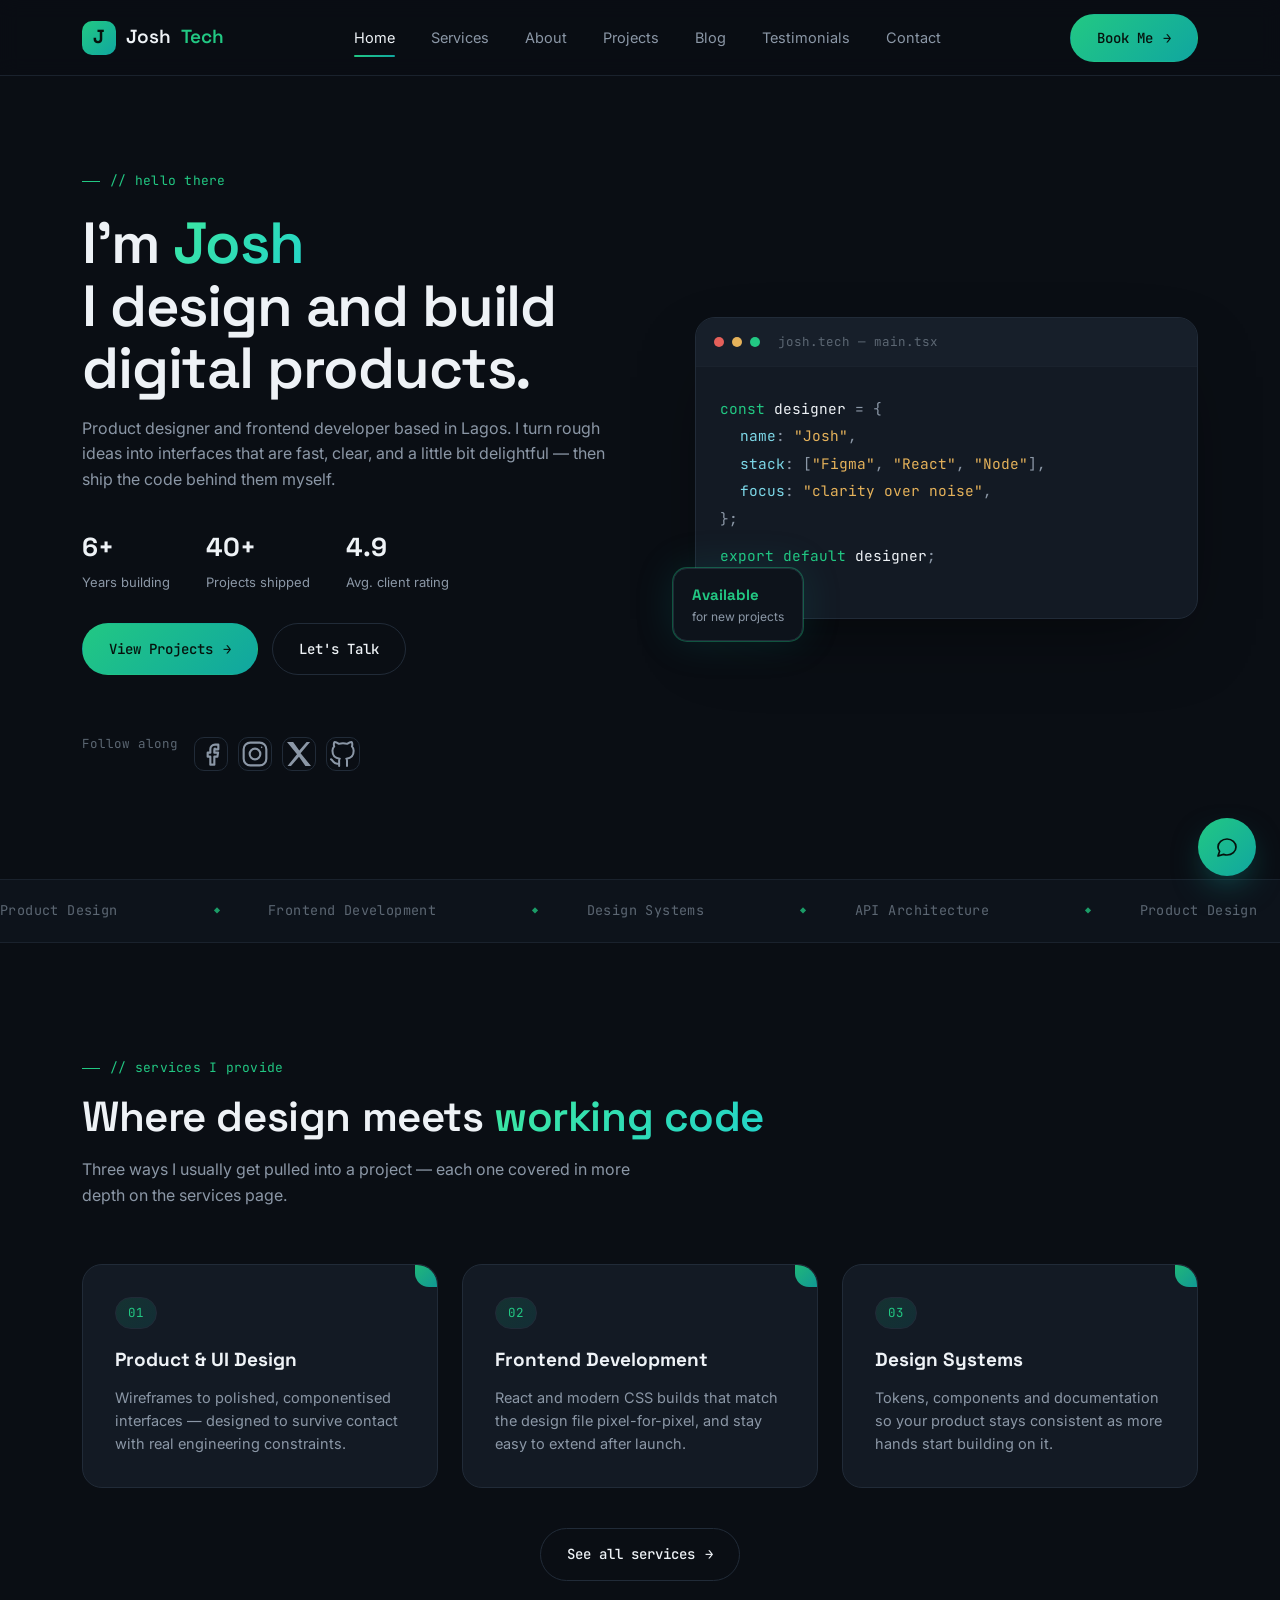
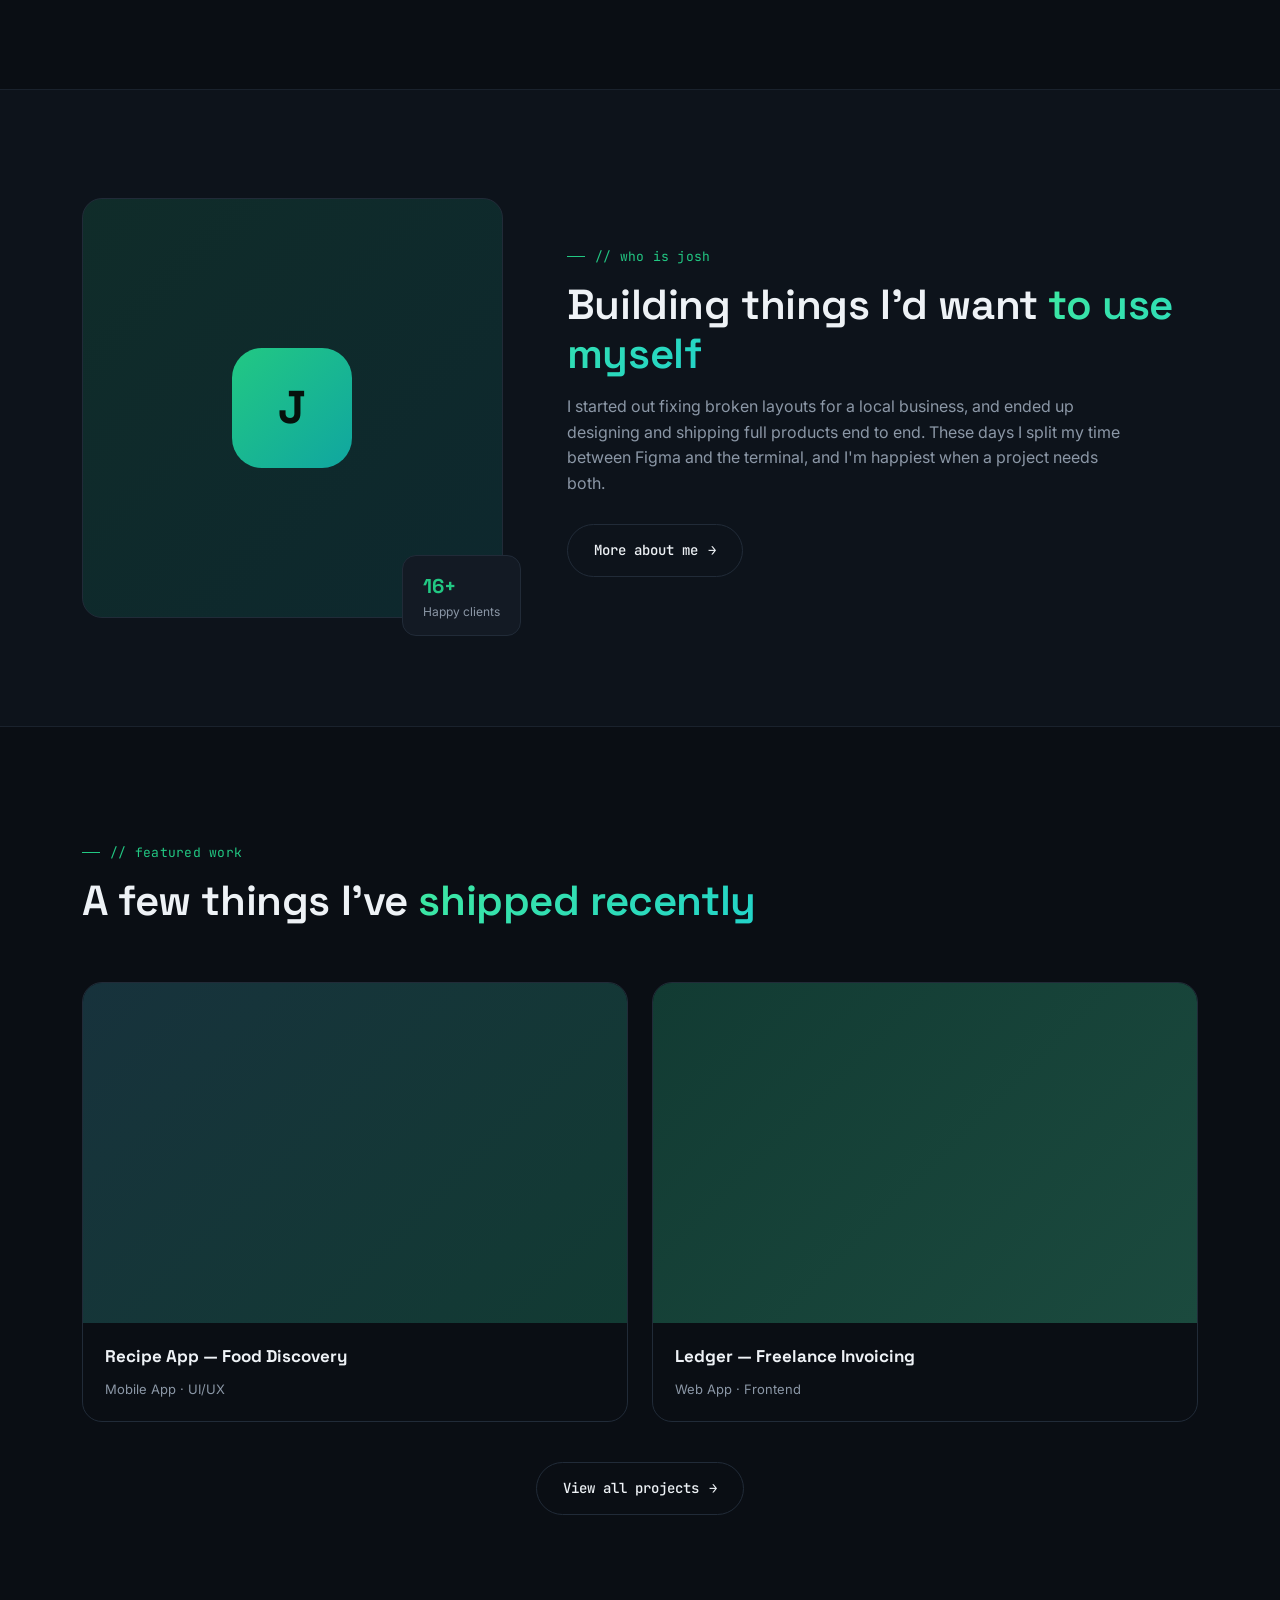
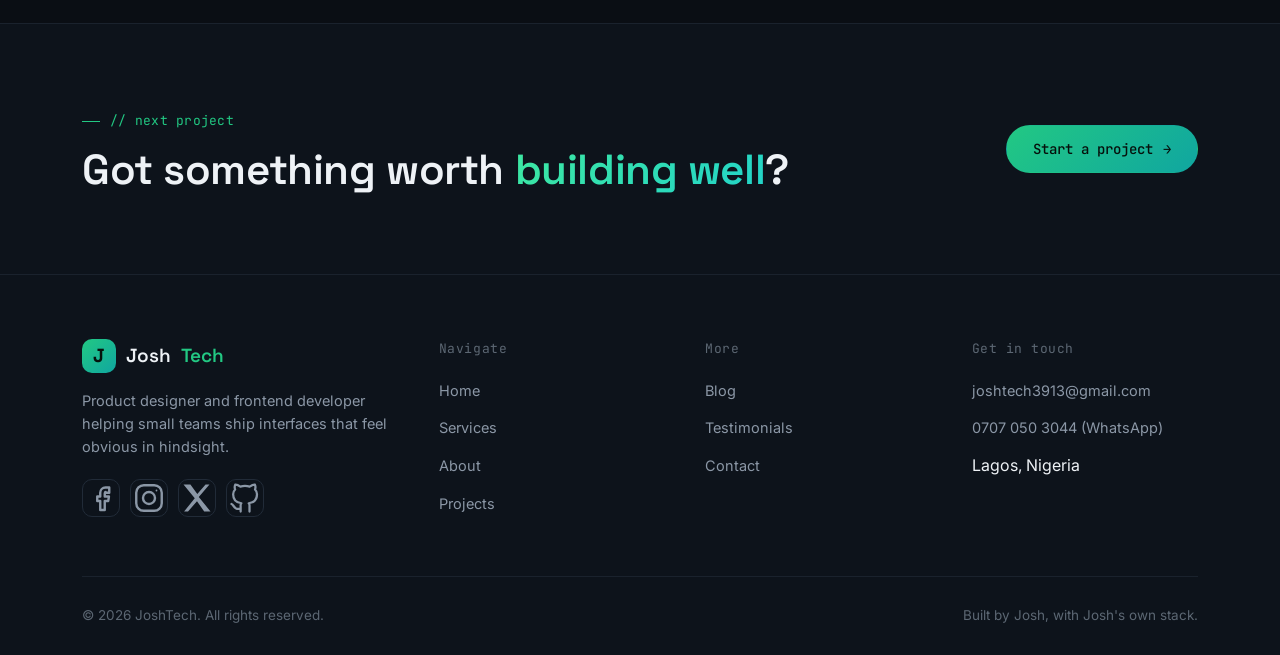
==== index.html @ 52e31327 "first commit" ====
<!DOCTYPE html>
<html lang="en">
<head>
<meta charset="UTF-8">
<meta name="viewport" content="width=device-width, initial-scale=1.0">
<title>JoshTech — Product Designer &amp; Frontend Developer</title>
<meta name="description" content="Josh — product designer and frontend developer crafting fast, thoughtful interfaces. See services, projects and how to get in touch.">
<link rel="icon" type="image/svg+xml" href="assets/favicon.svg">
<link rel="preconnect" href="https://fonts.googleapis.com">
<link href="https://fonts.googleapis.com/css2?family=Space+Grotesk:wght@500;600;700&family=Inter:wght@400;500;600;700&family=JetBrains+Mono:wght@400;500&display=swap" rel="stylesheet">
<link rel="stylesheet" href="css/style.css">
<link rel="stylesheet" href="css/home.css">
</head>
<body>

<!-- ============ NAV ============ -->
<header class="nav">
  <div class="container">
    <a href="index.html" class="brand">
      <span class="brand-mark">J</span>
      Josh<span class="brand-tech">Tech</span>
    </a>
    <nav class="nav-links" id="navLinks">
      <a href="index.html" class="is-active">Home</a>
      <a href="services.html">Services</a>
      <a href="about.html">About</a>
      <a href="projects.html">Projects</a>
      <a href="blog.html">Blog</a>
      <a href="testimonials.html">Testimonials</a>
      <a href="contact.html">Contact</a>
    </nav>
    <div class="nav-cta">
      <button class="btn btn-primary" id="bookBtn" type="button">Book Me <span class="btn-arrow">→</span></button>
      <button class="nav-toggle" id="navToggle" aria-label="Toggle menu" aria-expanded="false">☰</button>
    </div>
  </div>
</header>

<!-- ============ HERO ============ -->
<section class="hero section-pad">
  <div class="container hero-grid">
    <div class="hero-copy">
      <span class="eyebrow">// hello there</span>
      <h1 class="hero-title">I'm <span class="grad-text">Josh</span><br>I design and build<br>digital products.</h1>
      <p class="lede">Product designer and frontend developer based in Lagos. I turn rough ideas into interfaces that are fast, clear, and a little bit delightful — then ship the code behind them myself.</p>

      <div class="hero-stats">
        <div><strong>6+</strong><span>Years building</span></div>
        <div><strong>40+</strong><span>Projects shipped</span></div>
        <div><strong>4.9</strong><span>Avg. client rating</span></div>
      </div>

      <div class="hero-actions">
        <a href="projects.html" class="btn btn-primary">View Projects <span class="btn-arrow">→</span></a>
        <button type="button" class="btn btn-ghost js-open-book">Let's Talk</button>
      </div>

      <div class="hero-social">
        <span class="mono">Follow along</span>
        <div class="social-row">
          <a href="https://facebook.com/joshtech" target="_blank" rel="noopener" aria-label="Facebook"><svg viewBox="0 0 24 24" fill="none" stroke="currentColor" stroke-width="1.6" stroke-linecap="round" stroke-linejoin="round"><path d="M15 8.5h2.5V5H15c-2 0-3.5 1.5-3.5 3.5V11H9.5v3H11.5v6h3v-6h2.3l.5-3H14.5V9c0-.5.4-1 .5-1z"/></svg></a>
          <a href="https://instagram.com/joshtech" target="_blank" rel="noopener" aria-label="Instagram"><svg viewBox="0 0 24 24" fill="none" stroke="currentColor" stroke-width="1.6"><rect x="3.5" y="3.5" width="17" height="17" rx="5"/><circle cx="12" cy="12" r="4"/><circle cx="17" cy="7" r=".6" fill="currentColor" stroke="none"/></svg></a>
          <a href="https://x.com/joshtech" target="_blank" rel="noopener" aria-label="X"><svg viewBox="0 0 24 24" fill="currentColor" stroke="none"><path d="M3 3l7.5 9.1L3.4 21h2.6l6-6.9 4.8 6.9H21l-7.8-9.6L20.3 3h-2.6l-5.5 6.3L7.6 3H3z"/></svg></a>
          <a href="https://github.com/joshtech" target="_blank" rel="noopener" aria-label="GitHub"><svg viewBox="0 0 24 24" fill="none" stroke="currentColor" stroke-width="1.5" stroke-linecap="round" stroke-linejoin="round"><path d="M9 19c-4.3 1.4-4.3-2.5-6-3m12 5v-3.5c0-1 .1-1.4-.5-2 2.8-.3 5.5-1.4 5.5-6a4.6 4.6 0 0 0-1.3-3.2 4.2 4.2 0 0 0-.1-3.2s-1.1-.3-3.5 1.3a12.3 12.3 0 0 0-6.2 0C6.6 2.8 5.5 3.1 5.5 3.1a4.2 4.2 0 0 0-.1 3.2A4.6 4.6 0 0 0 4.1 9.5c0 4.6 2.7 5.7 5.5 6-.6.6-.6 1.1-.5 2V21"/></svg></a>
        </div>
      </div>
    </div>

    <div class="hero-visual" aria-hidden="true">
      <div class="window">
        <div class="window-bar">
          <span></span><span></span><span></span>
          <em>josh.tech — main.tsx</em>
        </div>
        <div class="window-body mono">
          <div><span class="tok-key">const</span> <span class="tok-var">designer</span> = {</div>
          <div class="indent"><span class="tok-attr">name</span>: <span class="tok-str">"Josh"</span>,</div>
          <div class="indent"><span class="tok-attr">stack</span>: [<span class="tok-str">"Figma"</span>, <span class="tok-str">"React"</span>, <span class="tok-str">"Node"</span>],</div>
          <div class="indent"><span class="tok-attr">focus</span>: <span class="tok-str">"clarity over noise"</span>,</div>
          <div><span>}</span>;</div>
          <div class="blank"></div>
          <div><span class="tok-key">export default</span> <span class="tok-var">designer</span>;</div>
          <div class="cursor-line"><span class="cursor">▍</span></div>
        </div>
      </div>
      <div class="orbit-badge">
        <strong>Available</strong>
        <span>for new projects</span>
      </div>
    </div>
  </div>
</section>

<!-- ============ MARQUEE STRIP ============ -->
<div class="strip">
  <div class="strip-track">
    <span>Product Design</span>
    <span>Frontend Development</span>
    <span>Design Systems</span>
    <span>API Architecture</span>
    <span>Product Design</span>
    <span>Frontend Development</span>
    <span>Design Systems</span>
    <span>API Architecture</span>
  </div>
</div>

<!-- ============ SERVICES PREVIEW ============ -->
<section class="section-pad">
  <div class="container">
    <div class="section-head">
      <span class="eyebrow">// services I provide</span>
      <h2 class="h2">Where design meets <em>working code</em></h2>
      <p class="lede">Three ways I usually get pulled into a project — each one covered in more depth on the services page.</p>
    </div>

    <div class="services-grid">
      <div class="card corner-tick">
        <span class="tag">01</span>
        <h3 class="card-title">Product &amp; UI Design</h3>
        <p class="card-text">Wireframes to polished, componentised interfaces — designed to survive contact with real engineering constraints.</p>
      </div>
      <div class="card corner-tick">
        <span class="tag">02</span>
        <h3 class="card-title">Frontend Development</h3>
        <p class="card-text">React and modern CSS builds that match the design file pixel-for-pixel, and stay easy to extend after launch.</p>
      </div>
      <div class="card corner-tick">
        <span class="tag">03</span>
        <h3 class="card-title">Design Systems</h3>
        <p class="card-text">Tokens, components and documentation so your product stays consistent as more hands start building on it.</p>
      </div>
    </div>

    <div class="services-more">
      <a href="services.html" class="btn btn-ghost">See all services <span class="btn-arrow">→</span></a>
    </div>
  </div>
</section>

<!-- ============ ABOUT PREVIEW ============ -->
<section class="section-pad about-preview">
  <div class="container about-grid">
    <div class="about-visual">
      <div class="about-frame">
        <span class="brand-mark large">J</span>
      </div>
      <div class="about-float">
        <strong>16+</strong>
        <span>Happy clients</span>
      </div>
    </div>
    <div class="about-copy">
      <span class="eyebrow">// who is josh</span>
      <h2 class="h2">Building things I'd want <em>to use myself</em></h2>
      <p class="lede">I started out fixing broken layouts for a local business, and ended up designing and shipping full products end to end. These days I split my time between Figma and the terminal, and I'm happiest when a project needs both.</p>
      <a href="about.html" class="btn btn-ghost" style="margin-top:28px;">More about me <span class="btn-arrow">→</span></a>
    </div>
  </div>
</section>

<!-- ============ FEATURED WORK ============ -->
<section class="section-pad">
  <div class="container">
    <div class="section-head">
      <span class="eyebrow">// featured work</span>
      <h2 class="h2">A few things I've <em>shipped recently</em></h2>
    </div>

    <div class="work-grid">
      <a href="projects.html" class="work-card">
        <div class="work-thumb work-thumb-1"></div>
        <div class="work-meta">
          <h3>Recipe App — Food Discovery</h3>
          <span>Mobile App · UI/UX</span>
        </div>
      </a>
      <a href="projects.html" class="work-card">
        <div class="work-thumb work-thumb-2"></div>
        <div class="work-meta">
          <h3>Ledger — Freelance Invoicing</h3>
          <span>Web App · Frontend</span>
        </div>
      </a>
    </div>

    <div class="services-more">
      <a href="projects.html" class="btn btn-ghost">View all projects <span class="btn-arrow">→</span></a>
    </div>
  </div>
</section>

<!-- ============ CTA BANNER ============ -->
<section class="cta-banner">
  <div class="container cta-inner">
    <div>
      <span class="eyebrow">// next project</span>
      <h2 class="h2">Got something worth <em>building well</em>?</h2>
    </div>
    <button type="button" class="btn btn-primary js-open-book">Start a project <span class="btn-arrow">→</span></button>
  </div>
</section>

<!-- ============ FOOTER ============ -->
<footer class="footer">
  <div class="container">
    <div class="footer-top">
      <div class="footer-about">
        <a href="index.html" class="brand">
          <span class="brand-mark">J</span>
          Josh<span class="brand-tech">Tech</span>
        </a>
        <p>Product designer and frontend developer helping small teams ship interfaces that feel obvious in hindsight.</p>
        <div class="social-row">
          <a href="https://facebook.com/joshtech" target="_blank" rel="noopener" aria-label="Facebook"><svg viewBox="0 0 24 24" fill="none" stroke="currentColor" stroke-width="1.6" stroke-linecap="round" stroke-linejoin="round"><path d="M15 8.5h2.5V5H15c-2 0-3.5 1.5-3.5 3.5V11H9.5v3H11.5v6h3v-6h2.3l.5-3H14.5V9c0-.5.4-1 .5-1z"/></svg></a>
          <a href="https://instagram.com/joshtech" target="_blank" rel="noopener" aria-label="Instagram"><svg viewBox="0 0 24 24" fill="none" stroke="currentColor" stroke-width="1.6"><rect x="3.5" y="3.5" width="17" height="17" rx="5"/><circle cx="12" cy="12" r="4"/><circle cx="17" cy="7" r=".6" fill="currentColor" stroke="none"/></svg></a>
          <a href="https://x.com/joshtech" target="_blank" rel="noopener" aria-label="X"><svg viewBox="0 0 24 24" fill="currentColor" stroke="none"><path d="M3 3l7.5 9.1L3.4 21h2.6l6-6.9 4.8 6.9H21l-7.8-9.6L20.3 3h-2.6l-5.5 6.3L7.6 3H3z"/></svg></a>
          <a href="https://github.com/joshtech" target="_blank" rel="noopener" aria-label="GitHub"><svg viewBox="0 0 24 24" fill="none" stroke="currentColor" stroke-width="1.5" stroke-linecap="round" stroke-linejoin="round"><path d="M9 19c-4.3 1.4-4.3-2.5-6-3m12 5v-3.5c0-1 .1-1.4-.5-2 2.8-.3 5.5-1.4 5.5-6a4.6 4.6 0 0 0-1.3-3.2 4.2 4.2 0 0 0-.1-3.2s-1.1-.3-3.5 1.3a12.3 12.3 0 0 0-6.2 0C6.6 2.8 5.5 3.1 5.5 3.1a4.2 4.2 0 0 0-.1 3.2A4.6 4.6 0 0 0 4.1 9.5c0 4.6 2.7 5.7 5.5 6-.6.6-.6 1.1-.5 2V21"/></svg></a>
        </div>
      </div>
      <div>
        <div class="footer-heading">Navigate</div>
        <ul class="footer-links">
          <li><a href="index.html">Home</a></li>
          <li><a href="services.html">Services</a></li>
          <li><a href="about.html">About</a></li>
          <li><a href="projects.html">Projects</a></li>
        </ul>
      </div>
      <div>
        <div class="footer-heading">More</div>
        <ul class="footer-links">
          <li><a href="blog.html">Blog</a></li>
          <li><a href="testimonials.html">Testimonials</a></li>
          <li><a href="contact.html">Contact</a></li>
        </ul>
      </div>
      <div>
        <div class="footer-heading">Get in touch</div>
        <ul class="footer-links">
          <li><a href="mailto:joshtech3913@gmail.com">joshtech3913@gmail.com</a></li>
          <li><a href="https://wa.me/2347070503044" target="_blank" rel="noopener">0707 050 3044 (WhatsApp)</a></li>
          <li>Lagos, Nigeria</li>
        </ul>
      </div>
    </div>
    <div class="footer-bottom">
      <span>© 2026 JoshTech. All rights reserved.</span>
      <span>Built by Josh, with Josh's own stack.</span>
    </div>
  </div>
</footer>

<!-- ============ BOOK ME MODAL ============ -->
<div class="modal-overlay" id="bookOverlay">
  <div class="modal" role="dialog" aria-modal="true" aria-labelledby="bookTitle">
    <button class="modal-close" id="bookClose" aria-label="Close booking form">✕</button>
    <span class="eyebrow">// book a session</span>
    <h3 id="bookTitle" class="modal-title">Let's get your project moving</h3>
    <p class="modal-sub">Fill this in and it'll open WhatsApp with everything ready to send straight to me.</p>

    <form id="bookForm" class="book-form">
      <label>Full name
        <input type="text" name="name" required placeholder="Your name">
      </label>
      <label>Email
        <input type="email" name="email" required placeholder="you@email.com">
      </label>
      <label>WhatsApp / phone number
        <input type="tel" name="phone" required placeholder="e.g. 0803 123 4567">
      </label>
      <label>What do you need?
        <select name="service" required>
          <option value="" disabled selected>Choose a service</option>
          <option>Product & UI Design</option>
          <option>Frontend Development</option>
          <option>Design System</option>
          <option>Something else</option>
        </select>
      </label>
      <label>Project details
        <textarea name="message" rows="4" required placeholder="Tell me a bit about the project, timeline, budget..."></textarea>
      </label>
      <button type="submit" class="btn btn-primary book-submit">Send via WhatsApp <span class="btn-arrow">→</span></button>
    </form>
  </div>
</div>

<!-- ============ CHATBOT WIDGET ============ -->
<div class="chatbot" id="chatbot">
  <div class="chat-panel" id="chatPanel">
    <div class="chat-head">
      <span class="brand-mark small">J</span>
      <div>
        <strong>JoshTech Assistant</strong>
        <span>Usually replies instantly</span>
      </div>
      <button id="chatClose" aria-label="Close chat">✕</button>
    </div>
    <div class="chat-messages" id="chatMessages">
      <div class="msg msg-bot">Hey 👋 I'm Josh's assistant. Ask me about services, projects, pricing, or how to book a session.</div>
    </div>
    <div class="chat-quick" id="chatQuick">
      <button data-q="services">Services</button>
      <button data-q="pricing">Pricing</button>
      <button data-q="book">Book a call</button>
      <button data-q="contact">Contact info</button>
    </div>
    <form class="chat-input-row" id="chatForm">
      <input type="text" id="chatInput" placeholder="Type a message..." autocomplete="off">
      <button type="submit" aria-label="Send">→</button>
    </form>
  </div>
  <button class="chat-fab" id="chatToggle" aria-label="Open chat">
    <svg viewBox="0 0 24 24" fill="none" stroke="currentColor" stroke-width="1.7" stroke-linecap="round" stroke-linejoin="round"><path d="M21 12c0 4.4-4 8-9 8-1.2 0-2.4-.2-3.4-.6L3 21l1.6-4.8C3.6 15 3 13.6 3 12c0-4.4 4-8 9-8s9 3.6 9 8z"/></svg>
  </button>
</div>

<script src="js/main.js"></script>
</body>
</html>
---- css/style.css ----
/* ==========================================================================
   JoshTech — Portfolio Stylesheet
   Design language: dark tech canvas, emerald→teal signal, terminal-style
   labels ("// about", "$ services") echoing the JoshTech mark.
   ========================================================================== */

/* ---- Tokens -------------------------------------------------------------*/
:root{
  /* surfaces */
  --bg:            #0A0E14;
  --bg-alt:        #0D131B;
  --surface:       #131A24;
  --surface-2:     #171F2A;
  --border:        #212B38;
  --border-soft:   #1A222D;

  /* text */
  --text:          #EEF2F6;
  --text-muted:    #8B97A6;
  --text-faint:    #5C6773;

  /* brand */
  --green:         #22C883;
  --teal:          #10A6A0;
  --green-dim:     #1B9C67;
  --gradient:      linear-gradient(135deg, #22C883 0%, #10A6A0 100%);
  --gradient-text: linear-gradient(135deg, #3EE8A0 0%, #22D3C9 100%);
  --gradient-soft: linear-gradient(135deg, rgba(34,200,131,.14) 0%, rgba(16,166,160,.14) 100%);
  --glow:          0 0 0 1px rgba(34,200,131,.35), 0 0 40px rgba(16,166,160,.15);

  /* type */
  --f-display: "Space Grotesk", "Inter", sans-serif;
  --f-body:    "Inter", sans-serif;
  --f-mono:    "JetBrains Mono", monospace;

  /* layout */
  --container: 1180px;
  --radius-lg: 20px;
  --radius-md: 14px;
  --radius-sm: 8px;
  --nav-h: 76px;
}

/* ---- Reset ----------------------------------------------------------- */
*, *::before, *::after{ box-sizing: border-box; }
html{ scroll-behavior: smooth; }
body{
  margin: 0;
  background: var(--bg);
  color: var(--text);
  font-family: var(--f-body);
  font-size: 16px;
  line-height: 1.6;
  -webkit-font-smoothing: antialiased;
}
img{ max-width: 100%; display: block; }
a{ color: inherit; text-decoration: none; }
ul{ margin: 0; padding: 0; list-style: none; }
h1,h2,h3,h4,p,figure{ margin: 0; }
button{ font-family: inherit; cursor: pointer; }
input, textarea, select{ font-family: inherit; }

/* visible keyboard focus */
a:focus-visible, button:focus-visible, input:focus-visible, textarea:focus-visible{
  outline: 2px solid var(--green);
  outline-offset: 3px;
}

@media (prefers-reduced-motion: reduce){
  *{ animation-duration: .001ms !important; animation-iteration-count: 1 !important; transition-duration: .001ms !important; scroll-behavior: auto !important; }
}

/* ---- Layout helpers ---------------------------------------------------*/
.container{
  width: 100%;
  max-width: var(--container);
  margin: 0 auto;
  padding: 0 32px;
}
section{ position: relative; }
.section-pad{ padding: 108px 0; }
@media (max-width: 720px){ .section-pad{ padding: 72px 0; } }

.eyebrow{
  display: inline-flex;
  align-items: center;
  gap: 10px;
  font-family: var(--f-mono);
  font-size: 13px;
  letter-spacing: .02em;
  color: var(--green);
  margin-bottom: 14px;
}
.eyebrow::before{
  content: "";
  width: 18px; height: 1px;
  background: var(--green);
  display: inline-block;
}

.h2{
  font-family: var(--f-display);
  font-weight: 600;
  font-size: clamp(28px, 3.6vw, 42px);
  line-height: 1.15;
  letter-spacing: -.01em;
}
.h2 em, .grad-text{
  font-style: normal;
  background: var(--gradient-text);
  -webkit-background-clip: text;
  background-clip: text;
  color: transparent;
}
.lede{
  color: var(--text-muted);
  max-width: 560px;
  margin-top: 16px;
  font-size: 16px;
}
.section-head{ margin-bottom: 56px; }
.section-head.center{ text-align: center; margin-left: auto; margin-right: auto; }
.section-head.center .lede{ margin-left: auto; margin-right: auto; }

/* ---- Buttons -----------------------------------------------------------*/
.btn{
  display: inline-flex;
  align-items: center;
  gap: 10px;
  padding: 14px 26px;
  border-radius: 100px;
  font-family: var(--f-mono);
  font-size: 14px;
  font-weight: 500;
  border: 1px solid transparent;
  transition: transform .18s ease, box-shadow .18s ease, background .18s ease, border-color .18s ease;
  white-space: nowrap;
}
.btn-primary{
  background: var(--gradient);
  color: #06110C;
}
.btn-primary:hover{ box-shadow: var(--glow); transform: translateY(-1px); }
.btn-ghost{
  background: transparent;
  color: var(--text);
  border-color: var(--border);
}
.btn-ghost:hover{ border-color: var(--green); color: var(--green); }
.btn-arrow{ transition: transform .18s ease; }
.btn:hover .btn-arrow{ transform: translateX(3px); }

/* ---- Nav ---------------------------------------------------------------*/
.nav{
  position: sticky;
  top: 0;
  z-index: 100;
  height: var(--nav-h);
  display: flex;
  align-items: center;
  background: rgba(10,14,20,.78);
  backdrop-filter: blur(10px);
  border-bottom: 1px solid var(--border-soft);
}
.nav .container{ display: flex; align-items: center; justify-content: space-between; }
.brand{ display: flex; align-items: center; gap: 10px; font-family: var(--f-display); font-weight: 600; font-size: 19px; }
.brand-mark{
  width: 34px; height: 34px;
  border-radius: 10px;
  background: var(--gradient);
  display: grid; place-items: center;
  color: #06110C;
  font-family: var(--f-display);
  font-weight: 700;
}
.brand-tech{ color: var(--green); }

.nav-links{ display: flex; align-items: center; gap: 36px; }
.nav-links a{
  font-size: 14.5px;
  color: var(--text-muted);
  position: relative;
  padding: 6px 0;
  transition: color .15s ease;
}
.nav-links a:hover{ color: var(--text); }
.nav-links a.is-active{ color: var(--text); }
.nav-links a.is-active::after{
  content: "";
  position: absolute; left: 0; right: 0; bottom: -2px;
  height: 2px; background: var(--gradient); border-radius: 2px;
}
.nav-cta{ display: flex; align-items: center; gap: 18px; }
.nav-toggle{
  display: none;
  width: 40px; height: 40px;
  border-radius: 10px;
  border: 1px solid var(--border);
  background: transparent;
  color: var(--text);
  align-items: center; justify-content: center;
}

@media (max-width: 920px){
  .nav-links{
    position: fixed; inset: var(--nav-h) 16px auto 16px;
    flex-direction: column; align-items: flex-start; gap: 4px;
    background: var(--surface);
    border: 1px solid var(--border);
    border-radius: var(--radius-md);
    padding: 10px;
    transform: translateY(-12px);
    opacity: 0; visibility: hidden;
    transition: opacity .2s ease, transform .2s ease, visibility .2s;
  }
  .nav-links.is-open{ opacity: 1; visibility: visible; transform: translateY(0); }
  .nav-links a{ width: 100%; padding: 12px 10px; border-radius: 8px; }
  .nav-links a:hover{ background: var(--surface-2); }
  .nav-toggle{ display: inline-flex; }
}

/* ---- Marquee strip -------------------------------------------------------*/
.strip{
  border-top: 1px solid var(--border-soft);
  border-bottom: 1px solid var(--border-soft);
  background: var(--bg-alt);
  overflow: hidden;
  padding: 20px 0;
}
.strip-track{
  display: flex;
  gap: 48px;
  width: max-content;
  animation: scroll-strip 28s linear infinite;
}
.strip-track span{
  font-family: var(--f-mono);
  font-size: 13.5px;
  color: var(--text-faint);
  letter-spacing: .03em;
  display: flex;
  align-items: center;
  gap: 48px;
  white-space: nowrap;
}
.strip-track span::after{ content: "◆"; color: var(--green-dim); margin-left: 48px; font-size: 10px; }
@keyframes scroll-strip{ from{ transform: translateX(0); } to{ transform: translateX(-50%); } }

/* ---- Cards ---------------------------------------------------------------*/
.card{
  background: var(--surface);
  border: 1px solid var(--border);
  border-radius: var(--radius-lg);
  padding: 32px;
  transition: border-color .2s ease, transform .2s ease;
}
.card:hover{ border-color: var(--green-dim); transform: translateY(-3px); }

/* corner-tick: echoes the cut notch on the logo mark */
.corner-tick{ position: relative; }
.corner-tick::before{
  content: "";
  position: absolute; top: 0; right: 0;
  width: 22px; height: 22px;
  background: var(--gradient);
  border-radius: 0 var(--radius-lg) 0 var(--radius-md);
  opacity: .9;
}

/* ---- Footer ---------------------------------------------------------------*/
.footer{
  border-top: 1px solid var(--border-soft);
  padding: 64px 0 28px;
  background: var(--bg-alt);
}
.footer-top{
  display: grid;
  grid-template-columns: 1.4fr 1fr 1fr 1fr;
  gap: 40px;
  padding-bottom: 48px;
}
.footer-about p{ color: var(--text-muted); margin-top: 16px; max-width: 320px; font-size: 14.5px; }
.footer-heading{ font-family: var(--f-mono); font-size: 13px; color: var(--text-faint); letter-spacing: .04em; margin-bottom: 18px; }
.footer-links li{ margin-bottom: 12px; }
.footer-links a{ color: var(--text-muted); font-size: 14.5px; transition: color .15s ease; }
.footer-links a:hover{ color: var(--green); }
.social-row{ display: flex; gap: 10px; margin-top: 20px; }
.social-row a{
  width: 38px; height: 38px;
  border: 1px solid var(--border);
  border-radius: 10px;
  display: grid; place-items: center;
  color: var(--text-muted);
  transition: all .15s ease;
}
.social-row a:hover{ border-color: var(--green); color: var(--green); }
.footer-bottom{
  display: flex; justify-content: space-between; align-items: center;
  padding-top: 28px; border-top: 1px solid var(--border-soft);
  font-size: 13.5px; color: var(--text-faint);
}
@media (max-width: 860px){
  .footer-top{ grid-template-columns: 1fr 1fr; }
  .footer-bottom{ flex-direction: column; gap: 10px; text-align: center; }
}
@media (max-width: 560px){
  .footer-top{ grid-template-columns: 1fr; }
}

/* ---- Utilities ---------------------------------------------------------*/
.tag{
  display: inline-flex; align-items: center; gap: 8px;
  font-family: var(--f-mono); font-size: 12.5px; color: var(--green);
  border: 1px solid var(--border); border-radius: 100px; padding: 5px 12px;
  background: var(--gradient-soft);
}
.mono{ font-family: var(--f-mono); }

/* ==========================================================================
   Book Me modal
   ========================================================================== */
.modal-overlay{
  position: fixed; inset: 0;
  background: rgba(6,10,15,.72);
  backdrop-filter: blur(4px);
  display: flex; align-items: center; justify-content: center;
  padding: 24px;
  z-index: 300;
  opacity: 0; visibility: hidden;
  transition: opacity .2s ease, visibility .2s ease;
}
.modal-overlay.is-open{ opacity: 1; visibility: visible; }
.modal{
  position: relative;
  width: 100%; max-width: 480px;
  max-height: 88vh;
  overflow-y: auto;
  background: var(--surface);
  border: 1px solid var(--border);
  border-radius: var(--radius-lg);
  padding: 36px 32px 32px;
  transform: translateY(14px);
  transition: transform .2s ease;
}
.modal-overlay.is-open .modal{ transform: translateY(0); }
.modal-close{
  position: absolute; top: 18px; right: 18px;
  width: 34px; height: 34px;
  border-radius: 9px;
  border: 1px solid var(--border);
  background: transparent;
  color: var(--text-muted);
}
.modal-close:hover{ color: var(--green); border-color: var(--green); }
.modal-title{ font-family: var(--f-display); font-size: 24px; margin-top: 4px; }
.modal-sub{ color: var(--text-muted); font-size: 14px; margin-top: 10px; margin-bottom: 26px; }

.book-form{ display: flex; flex-direction: column; gap: 16px; }
.book-form label{ display: flex; flex-direction: column; gap: 8px; font-size: 13px; color: var(--text-muted); font-family: var(--f-mono); }
.book-form input, .book-form select, .book-form textarea{
  background: var(--bg);
  border: 1px solid var(--border);
  border-radius: var(--radius-sm);
  padding: 12px 14px;
  color: var(--text);
  font-size: 14.5px;
  font-family: var(--f-body);
  resize: vertical;
}
.book-form input:focus, .book-form select:focus, .book-form textarea:focus{
  outline: none; border-color: var(--green);
}
.book-submit{ justify-content: center; margin-top: 6px; }
.form-note{ font-size: 12.5px; color: var(--text-faint); margin-top: 14px; text-align: center; }

@media (max-width: 520px){
  .modal{ padding: 28px 22px 24px; }
}

/* ==========================================================================
   Chatbot widget
   ========================================================================== */
.chatbot{ position: fixed; right: 24px; bottom: 24px; z-index: 280; }
.chat-fab{
  width: 58px; height: 58px;
  border-radius: 50%;
  background: var(--gradient);
  color: #06110C;
  border: none;
  display: grid; place-items: center;
  box-shadow: 0 14px 34px -10px rgba(16,166,160,.55);
  transition: transform .18s ease;
}
.chat-fab:hover{ transform: scale(1.06); }
.chat-fab svg{ width: 24px; height: 24px; }

.chat-panel{
  position: absolute;
  bottom: 74px; right: 0;
  width: 340px;
  max-width: calc(100vw - 48px);
  height: 460px;
  background: var(--surface);
  border: 1px solid var(--border);
  border-radius: var(--radius-lg);
  display: flex;
  flex-direction: column;
  overflow: hidden;
  box-shadow: 0 30px 80px -24px rgba(0,0,0,.65);
  opacity: 0; visibility: hidden; transform: translateY(12px);
  transition: opacity .18s ease, transform .18s ease, visibility .18s ease;
}
.chat-panel.is-open{ opacity: 1; visibility: visible; transform: translateY(0); }

.chat-head{
  display: flex; align-items: center; gap: 12px;
  padding: 16px 16px;
  border-bottom: 1px solid var(--border-soft);
  background: var(--surface-2);
}
.chat-head strong{ display: block; font-family: var(--f-display); font-size: 14.5px; }
.chat-head span{ font-size: 11.5px; color: var(--green); }
.chat-head button{
  margin-left: auto;
  width: 28px; height: 28px;
  border-radius: 8px;
  border: 1px solid var(--border);
  background: transparent;
  color: var(--text-muted);
}
.brand-mark.small{ width: 30px; height: 30px; font-size: 13px; border-radius: 8px; }

.chat-messages{
  flex: 1;
  overflow-y: auto;
  padding: 16px;
  display: flex; flex-direction: column; gap: 10px;
}
.msg{ font-size: 13.5px; line-height: 1.55; padding: 10px 13px; border-radius: 12px; max-width: 88%; }
.msg-bot{ background: var(--surface-2); border: 1px solid var(--border-soft); align-self: flex-start; border-bottom-left-radius: 4px; }
.msg-user{ background: var(--gradient-soft); border: 1px solid var(--border); align-self: flex-end; border-bottom-right-radius: 4px; color: var(--text); }

.chat-quick{ display: flex; flex-wrap: wrap; gap: 8px; padding: 0 16px 12px; }
.chat-quick button{
  font-family: var(--f-mono); font-size: 11.5px;
  border: 1px solid var(--border); border-radius: 100px;
  background: transparent; color: var(--text-muted);
  padding: 6px 12px;
}
.chat-quick button:hover{ border-color: var(--green); color: var(--green); }

.chat-input-row{ display: flex; gap: 8px; padding: 12px; border-top: 1px solid var(--border-soft); }
.chat-input-row input{
  flex: 1;
  background: var(--bg);
  border: 1px solid var(--border);
  border-radius: 10px;
  padding: 10px 12px;
  color: var(--text);
  font-size: 13.5px;
}
.chat-input-row input:focus{ outline: none; border-color: var(--green); }
.chat-input-row button{
  width: 38px; border-radius: 10px; border: none;
  background: var(--gradient); color: #06110C; font-size: 16px;
}

@media (max-width: 480px){
  .chatbot{ right: 14px; bottom: 14px; }
  .chat-panel{ width: calc(100vw - 28px); height: 62vh; }
}
---- css/home.css ----
/* ================= Hero ================= */
.hero{ padding-top: 88px; }
.hero-grid{
  display: grid;
  grid-template-columns: 1.05fr .95fr;
  gap: 56px;
  align-items: center;
}
.hero-title{
  font-family: var(--f-display);
  font-weight: 600;
  font-size: clamp(38px, 5vw, 58px);
  line-height: 1.08;
  letter-spacing: -.02em;
  margin-top: 6px;
}
.hero-stats{
  display: flex; gap: 36px;
  margin: 34px 0 30px;
}
.hero-stats div{ display: flex; flex-direction: column; gap: 4px; }
.hero-stats strong{ font-family: var(--f-display); font-size: 26px; }
.hero-stats span{ font-size: 13px; color: var(--text-muted); }
.hero-actions{ display: flex; gap: 14px; flex-wrap: wrap; }
.hero-social{ display: flex; align-items: center; gap: 16px; margin-top: 42px; }
.hero-social .mono{ font-size: 12.5px; color: var(--text-faint); }
.hero-social .social-row a{ width: 34px; height: 34px; font-size: 11px; font-family: var(--f-mono); }

/* code-window visual */
.hero-visual{ position: relative; }
.window{
  background: var(--surface);
  border: 1px solid var(--border);
  border-radius: var(--radius-lg);
  overflow: hidden;
  box-shadow: 0 30px 80px -30px rgba(0,0,0,.6);
}
.window-bar{
  display: flex; align-items: center; gap: 8px;
  padding: 14px 18px;
  border-bottom: 1px solid var(--border-soft);
  background: var(--surface-2);
}
.window-bar span{ width: 10px; height: 10px; border-radius: 50%; background: var(--border); }
.window-bar span:nth-child(1){ background: #E5605A; }
.window-bar span:nth-child(2){ background: #E5B25A; }
.window-bar span:nth-child(3){ background: #22C883; }
.window-bar em{ font-style: normal; margin-left: 10px; font-size: 12.5px; color: var(--text-faint); font-family: var(--f-mono); }
.window-body{
  padding: 28px 24px;
  font-size: 14.5px;
  line-height: 1.9;
  color: var(--text-muted);
}
.window-body .indent{ padding-left: 20px; }
.window-body .blank{ height: 10px; }
.tok-key{ color: #22C883; }
.tok-var{ color: #EEF2F6; }
.tok-attr{ color: #7DD8E8; }
.tok-str{ color: #E5B25A; }
.cursor-line{ height: 20px; }
.cursor{ color: var(--green); animation: blink 1s step-start infinite; }
@keyframes blink{ 50%{ opacity: 0; } }

.orbit-badge{
  position: absolute;
  bottom: -22px; left: -22px;
  background: var(--bg-alt);
  border: 1px solid var(--border);
  border-radius: var(--radius-md);
  padding: 14px 18px;
  display: flex; flex-direction: column;
  box-shadow: var(--glow);
}
.orbit-badge strong{ font-family: var(--f-display); font-size: 15px; color: var(--green); }
.orbit-badge span{ font-size: 12px; color: var(--text-muted); }

@media (max-width: 920px){
  .hero-grid{ grid-template-columns: 1fr; }
  .hero-visual{ order: -1; }
  .orbit-badge{ left: 12px; bottom: -18px; }
}
@media (max-width: 520px){
  .hero-stats{ gap: 22px; flex-wrap: wrap; }
}

/* ================= Services preview ================= */
.services-grid{
  display: grid;
  grid-template-columns: repeat(3, 1fr);
  gap: 24px;
}
.card-title{ font-family: var(--f-display); font-size: 19px; margin: 16px 0 10px; }
.card-text{ color: var(--text-muted); font-size: 14.5px; }
.services-more{ margin-top: 40px; text-align: center; }
@media (max-width: 860px){ .services-grid{ grid-template-columns: 1fr; } }

/* ================= About preview ================= */
.about-preview{ background: var(--bg-alt); border-top: 1px solid var(--border-soft); border-bottom: 1px solid var(--border-soft); }
.about-grid{ display: grid; grid-template-columns: .8fr 1.2fr; gap: 64px; align-items: center; }
.about-frame{
  aspect-ratio: 1/1;
  border-radius: var(--radius-lg);
  background: var(--gradient-soft);
  border: 1px solid var(--border);
  display: grid; place-items: center;
  position: relative;
}
.about-frame .brand-mark.large{
  width: 120px; height: 120px;
  border-radius: 30px;
  font-size: 46px;
}
.about-visual{ position: relative; }
.about-float{
  position: absolute; bottom: -18px; right: -18px;
  background: var(--surface);
  border: 1px solid var(--border);
  border-radius: var(--radius-md);
  padding: 14px 20px;
  display: flex; flex-direction: column;
}
.about-float strong{ font-family: var(--f-display); font-size: 20px; color: var(--green); }
.about-float span{ font-size: 12px; color: var(--text-muted); }
@media (max-width: 860px){ .about-grid{ grid-template-columns: 1fr; gap: 48px; } .about-frame{ max-width: 320px; margin: 0 auto; } }

/* ================= Work grid ================= */
.work-grid{ display: grid; grid-template-columns: 1fr 1fr; gap: 24px; }
.work-card{ display: block; border-radius: var(--radius-lg); overflow: hidden; border: 1px solid var(--border); transition: border-color .2s ease, transform .2s ease; }
.work-card:hover{ border-color: var(--green-dim); transform: translateY(-3px); }
.work-thumb{ aspect-ratio: 16/10; background: var(--surface-2); }
.work-thumb-1{ background: linear-gradient(135deg, #17323C, #123B33); }
.work-thumb-2{ background: linear-gradient(135deg, #123B33, #1B4A3E); }
.work-meta{ padding: 20px 22px; }
.work-meta h3{ font-family: var(--f-display); font-size: 17px; margin-bottom: 6px; }
.work-meta span{ font-size: 13px; color: var(--text-muted); }
@media (max-width: 720px){ .work-grid{ grid-template-columns: 1fr; } }

/* ================= CTA banner ================= */
.cta-banner{ padding: 80px 0; background: var(--bg-alt); border-top: 1px solid var(--border-soft); }
.cta-inner{ display: flex; align-items: center; justify-content: space-between; gap: 24px; flex-wrap: wrap; }
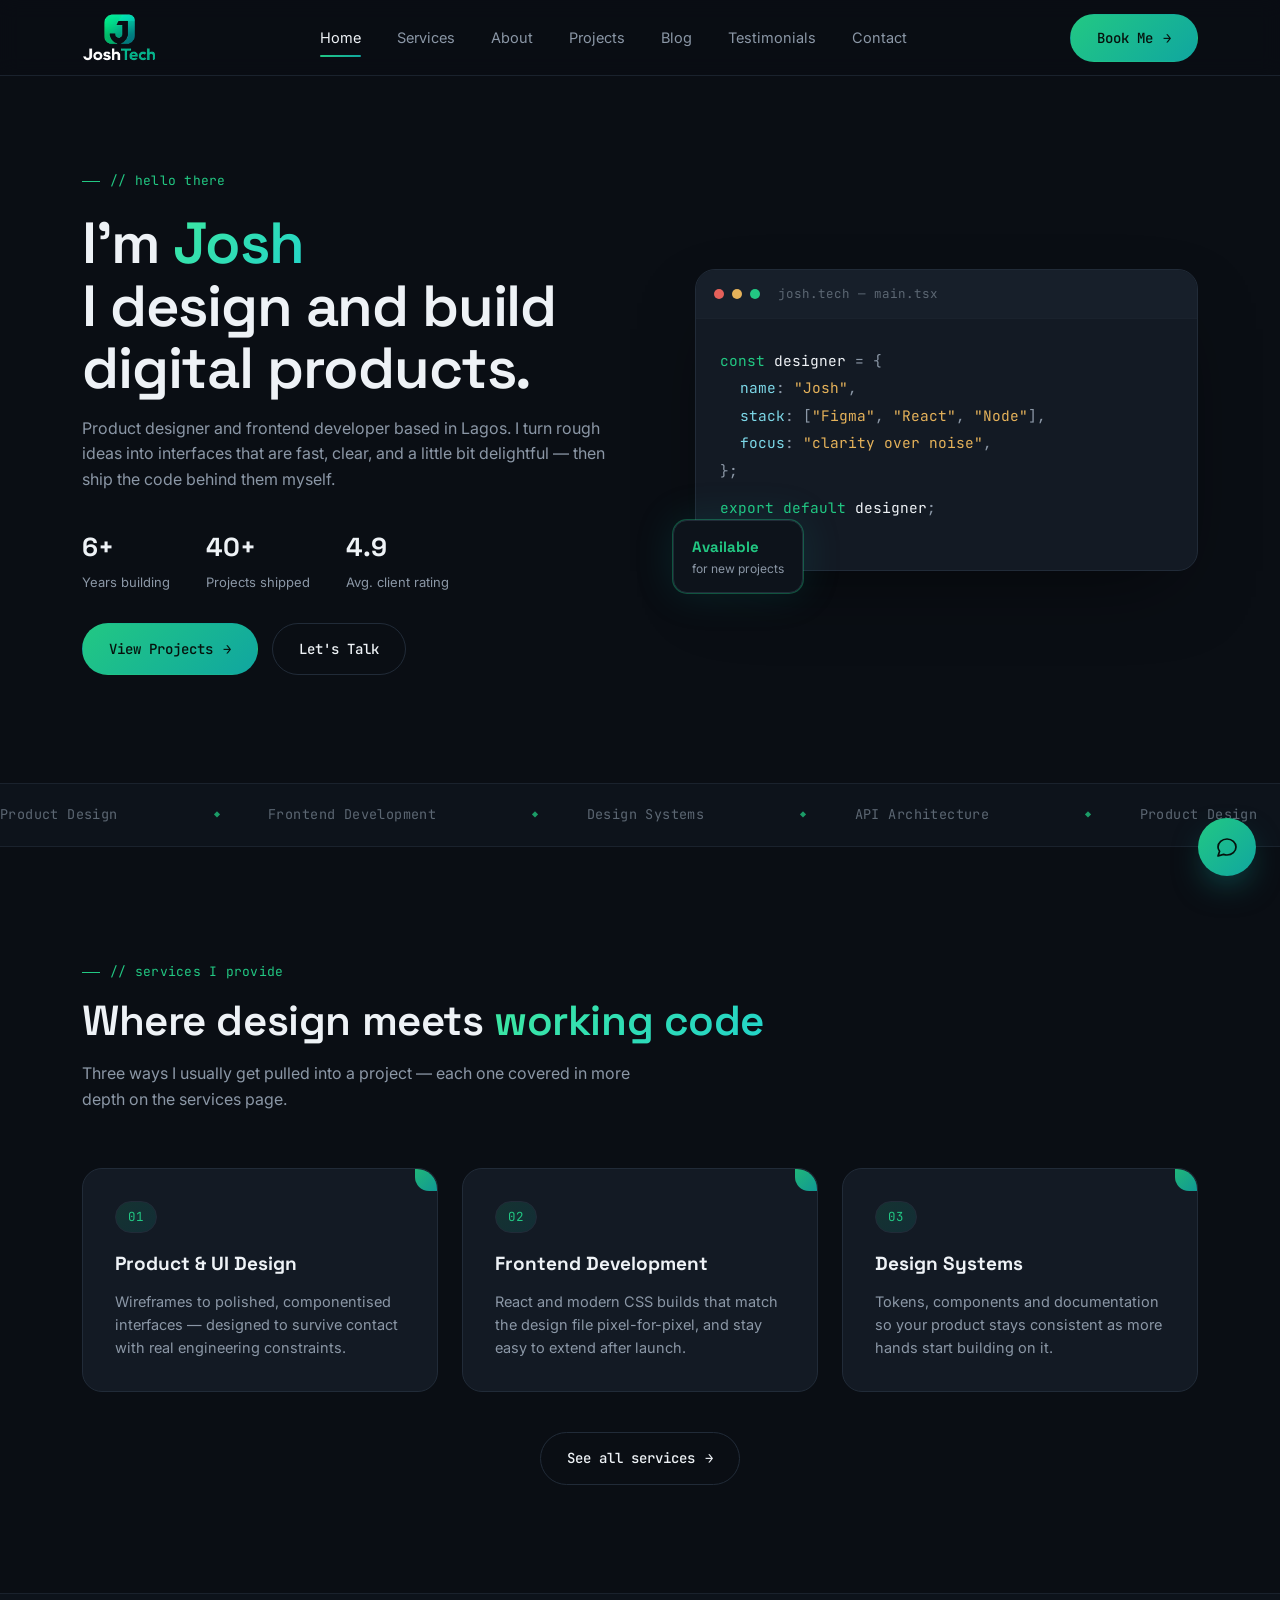
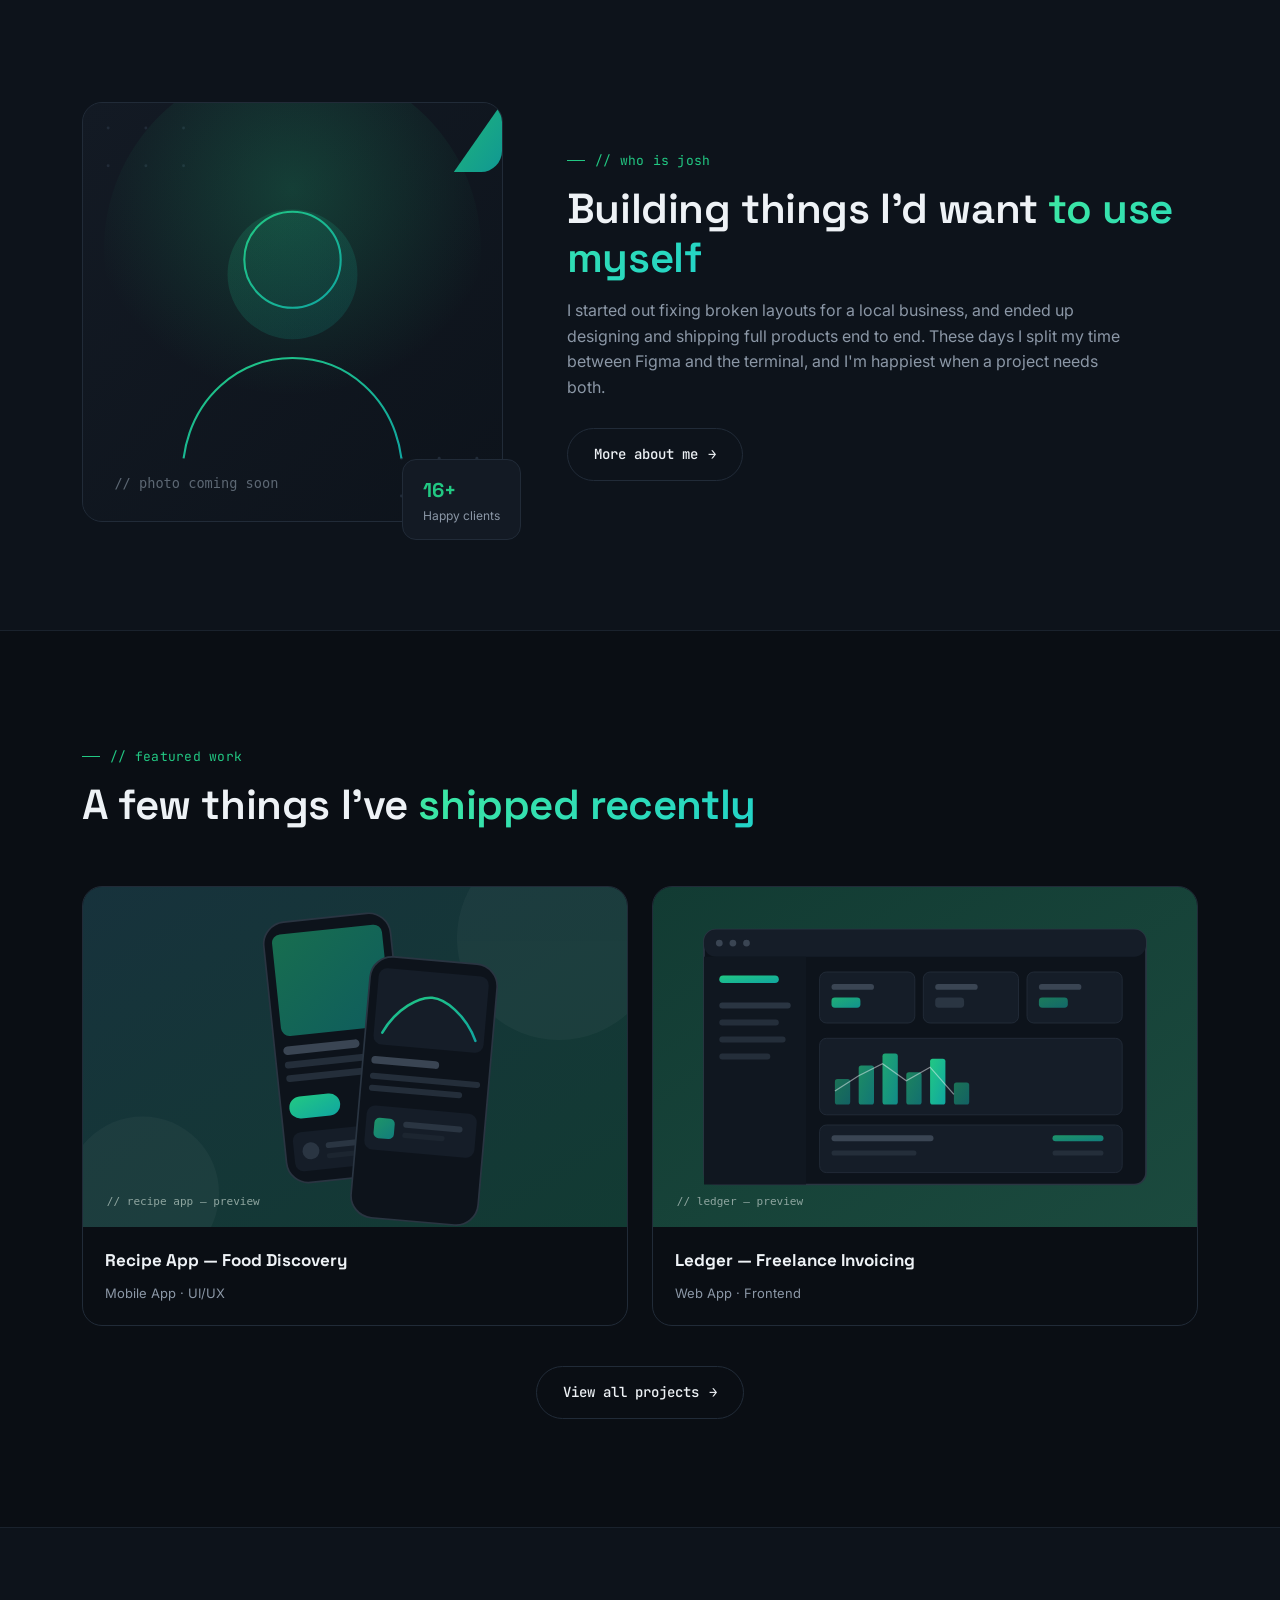
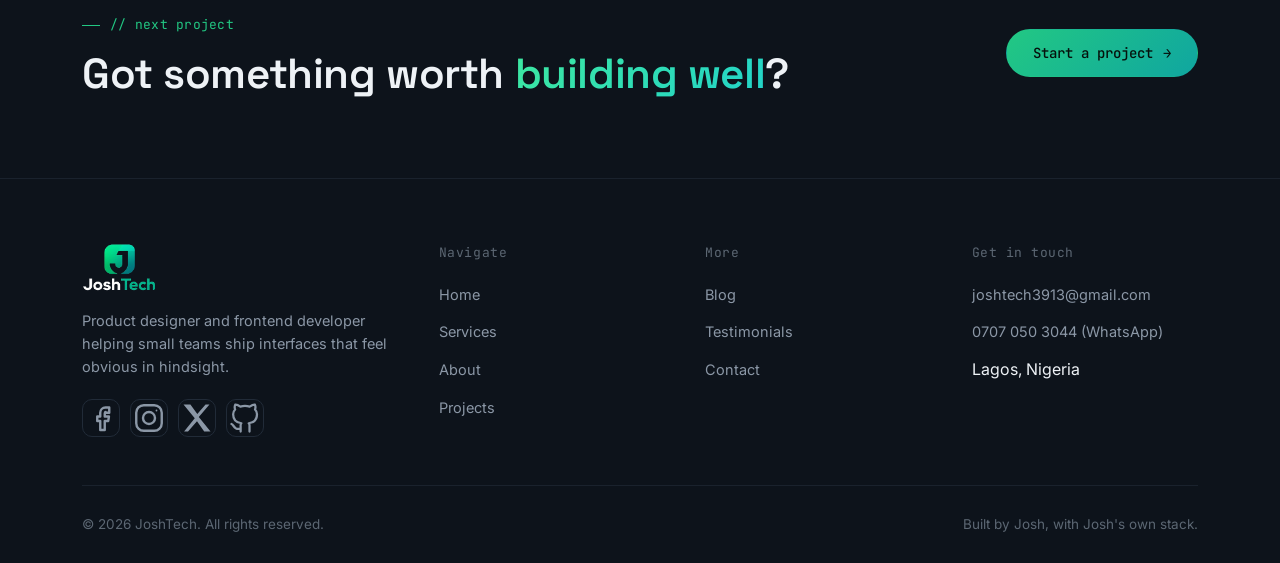
==== commit 235914c3: "changes to be committed:about.html" ====
--- a/index.html
+++ b/index.html
@@ -17,8 +17,7 @@
 <header class="nav">
   <div class="container">
     <a href="index.html" class="brand">
-      <span class="brand-mark">J</span>
-      Josh<span class="brand-tech">Tech</span>
+      <img src="assets/logo.png" alt="JoshTech logo" class="brand-mark-img">
     </a>
     <nav class="nav-links" id="navLinks">
       <a href="index.html" class="is-active">Home</a>
@@ -54,16 +53,6 @@
         <a href="projects.html" class="btn btn-primary">View Projects <span class="btn-arrow">→</span></a>
         <button type="button" class="btn btn-ghost js-open-book">Let's Talk</button>
       </div>
-
-      <div class="hero-social">
-        <span class="mono">Follow along</span>
-        <div class="social-row">
-          <a href="https://facebook.com/joshtech" target="_blank" rel="noopener" aria-label="Facebook"><svg viewBox="0 0 24 24" fill="none" stroke="currentColor" stroke-width="1.6" stroke-linecap="round" stroke-linejoin="round"><path d="M15 8.5h2.5V5H15c-2 0-3.5 1.5-3.5 3.5V11H9.5v3H11.5v6h3v-6h2.3l.5-3H14.5V9c0-.5.4-1 .5-1z"/></svg></a>
-          <a href="https://instagram.com/joshtech" target="_blank" rel="noopener" aria-label="Instagram"><svg viewBox="0 0 24 24" fill="none" stroke="currentColor" stroke-width="1.6"><rect x="3.5" y="3.5" width="17" height="17" rx="5"/><circle cx="12" cy="12" r="4"/><circle cx="17" cy="7" r=".6" fill="currentColor" stroke="none"/></svg></a>
-          <a href="https://x.com/joshtech" target="_blank" rel="noopener" aria-label="X"><svg viewBox="0 0 24 24" fill="currentColor" stroke="none"><path d="M3 3l7.5 9.1L3.4 21h2.6l6-6.9 4.8 6.9H21l-7.8-9.6L20.3 3h-2.6l-5.5 6.3L7.6 3H3z"/></svg></a>
-          <a href="https://github.com/joshtech" target="_blank" rel="noopener" aria-label="GitHub"><svg viewBox="0 0 24 24" fill="none" stroke="currentColor" stroke-width="1.5" stroke-linecap="round" stroke-linejoin="round"><path d="M9 19c-4.3 1.4-4.3-2.5-6-3m12 5v-3.5c0-1 .1-1.4-.5-2 2.8-.3 5.5-1.4 5.5-6a4.6 4.6 0 0 0-1.3-3.2 4.2 4.2 0 0 0-.1-3.2s-1.1-.3-3.5 1.3a12.3 12.3 0 0 0-6.2 0C6.6 2.8 5.5 3.1 5.5 3.1a4.2 4.2 0 0 0-.1 3.2A4.6 4.6 0 0 0 4.1 9.5c0 4.6 2.7 5.7 5.5 6-.6.6-.6 1.1-.5 2V21"/></svg></a>
-        </div>
-      </div>
     </div>
 
     <div class="hero-visual" aria-hidden="true">
@@ -142,8 +131,8 @@
 <section class="section-pad about-preview">
   <div class="container about-grid">
     <div class="about-visual">
-      <div class="about-frame">
-        <span class="brand-mark large">J</span>
+      <div class="about-photo-frame">
+        <img src="assets/josh-photo.svg" alt="Josh, product designer and frontend developer" class="about-photo">
       </div>
       <div class="about-float">
         <strong>16+</strong>
@@ -169,14 +158,18 @@
 
     <div class="work-grid">
       <a href="projects.html" class="work-card">
-        <div class="work-thumb work-thumb-1"></div>
+        <div class="work-thumb">
+          <img src="assets/project-recipe.svg" alt="Recipe App — Food Discovery mobile app screens">
+        </div>
         <div class="work-meta">
           <h3>Recipe App — Food Discovery</h3>
           <span>Mobile App · UI/UX</span>
         </div>
       </a>
       <a href="projects.html" class="work-card">
-        <div class="work-thumb work-thumb-2"></div>
+        <div class="work-thumb">
+          <img src="assets/project-ledger.svg" alt="Ledger — Freelance Invoicing web app screens">
+        </div>
         <div class="work-meta">
           <h3>Ledger — Freelance Invoicing</h3>
           <span>Web App · Frontend</span>
@@ -207,8 +200,7 @@
     <div class="footer-top">
       <div class="footer-about">
         <a href="index.html" class="brand">
-          <span class="brand-mark">J</span>
-          Josh<span class="brand-tech">Tech</span>
+          <img src="assets/logo.png" alt="JoshTech logo" class="brand-mark-img">
         </a>
         <p>Product designer and frontend developer helping small teams ship interfaces that feel obvious in hindsight.</p>
         <div class="social-row">
@@ -290,7 +282,7 @@
 <div class="chatbot" id="chatbot">
   <div class="chat-panel" id="chatPanel">
     <div class="chat-head">
-      <span class="brand-mark small">J</span>
+      <img src="assets/logo.png" alt="JoshTech logo" class="brand-mark-img small">
       <div>
         <strong>JoshTech Assistant</strong>
         <span>Usually replies instantly</span>
--- a/css/style.css
+++ b/css/style.css
@@ -191,6 +191,15 @@
   height: 2px; background: var(--gradient); border-radius: 2px;
 }
 .nav-cta{ display: flex; align-items: center; gap: 18px; }
+.brand-mark-img{
+  width: auto; height: 50px;
+  border-radius: 10px;
+  object-fit: cover;
+  display: block;
+  flex-shrink: 0;
+}
+.brand-mark-img.small{ width: 30px; height: 30px; border-radius: 8px; }
+
 .nav-toggle{
   display: none;
   width: 40px; height: 40px;
@@ -317,6 +326,17 @@
 .mono{ font-family: var(--f-mono); }
 
 /* ==========================================================================
+   CTA banner (used on every page)
+   ========================================================================== */
+.cta-banner{ padding: 80px 0; background: var(--bg-alt); border-top: 1px solid var(--border-soft); }
+.cta-inner{ display: flex; align-items: center; justify-content: space-between; gap: 24px; flex-wrap: nowrap; }
+.cta-inner > div{ flex: 1 1 auto; min-width: 0; }
+.cta-inner .btn{ flex-shrink: 0; }
+@media (max-width: 620px){
+  .cta-inner{ flex-wrap: wrap; }
+}
+
+/* ==========================================================================
    Book Me modal
    ========================================================================== */
 .modal-overlay{
@@ -371,7 +391,21 @@
   outline: none; border-color: var(--green);
 }
 .book-submit{ justify-content: center; margin-top: 6px; }
-.form-note{ font-size: 12.5px; color: var(--text-faint); margin-top: 14px; text-align: center; }
+.form-note{
+  font-size: 12.5px; color: var(--green); margin-top: 14px; text-align: center;
+  opacity: 0; transform: translateY(-4px);
+  transition: opacity .25s ease, transform .25s ease;
+  pointer-events: none;
+}
+.form-note.is-visible{ opacity: 1; transform: translateY(0); }
+
+.plan-row input{
+  border-color: var(--green-dim);
+  background: var(--gradient-soft);
+  color: var(--green);
+  font-family: var(--f-mono);
+  font-size: 13.5px;
+}
 
 @media (max-width: 520px){
   .modal{ padding: 28px 22px 24px; }
--- a/css/home.css
+++ b/css/home.css
@@ -98,19 +98,14 @@
 /* ================= About preview ================= */
 .about-preview{ background: var(--bg-alt); border-top: 1px solid var(--border-soft); border-bottom: 1px solid var(--border-soft); }
 .about-grid{ display: grid; grid-template-columns: .8fr 1.2fr; gap: 64px; align-items: center; }
-.about-frame{
+.about-photo-frame{
   aspect-ratio: 1/1;
   border-radius: var(--radius-lg);
-  background: var(--gradient-soft);
+  overflow: hidden;
   border: 1px solid var(--border);
-  display: grid; place-items: center;
-  position: relative;
+  background: var(--surface-2);
 }
-.about-frame .brand-mark.large{
-  width: 120px; height: 120px;
-  border-radius: 30px;
-  font-size: 46px;
-}
+.about-photo{ width: 100%; height: 100%; object-fit: cover; display: block; }
 .about-visual{ position: relative; }
 .about-float{
   position: absolute; bottom: -18px; right: -18px;
@@ -122,15 +117,15 @@
 }
 .about-float strong{ font-family: var(--f-display); font-size: 20px; color: var(--green); }
 .about-float span{ font-size: 12px; color: var(--text-muted); }
-@media (max-width: 860px){ .about-grid{ grid-template-columns: 1fr; gap: 48px; } .about-frame{ max-width: 320px; margin: 0 auto; } }
+@media (max-width: 860px){ .about-grid{ grid-template-columns: 1fr; gap: 48px; } .about-photo-frame{ max-width: 320px; margin: 0 auto; } }
 
 /* ================= Work grid ================= */
 .work-grid{ display: grid; grid-template-columns: 1fr 1fr; gap: 24px; }
 .work-card{ display: block; border-radius: var(--radius-lg); overflow: hidden; border: 1px solid var(--border); transition: border-color .2s ease, transform .2s ease; }
 .work-card:hover{ border-color: var(--green-dim); transform: translateY(-3px); }
-.work-thumb{ aspect-ratio: 16/10; background: var(--surface-2); }
-.work-thumb-1{ background: linear-gradient(135deg, #17323C, #123B33); }
-.work-thumb-2{ background: linear-gradient(135deg, #123B33, #1B4A3E); }
+.work-thumb{ aspect-ratio: 16/10; overflow: hidden; background: var(--surface-2); }
+.work-thumb img{ width: 100%; height: 100%; object-fit: cover; display: block; transition: transform .3s ease; }
+.work-card:hover .work-thumb img{ transform: scale(1.04); }
 .work-meta{ padding: 20px 22px; }
 .work-meta h3{ font-family: var(--f-display); font-size: 17px; margin-bottom: 6px; }
 .work-meta span{ font-size: 13px; color: var(--text-muted); }
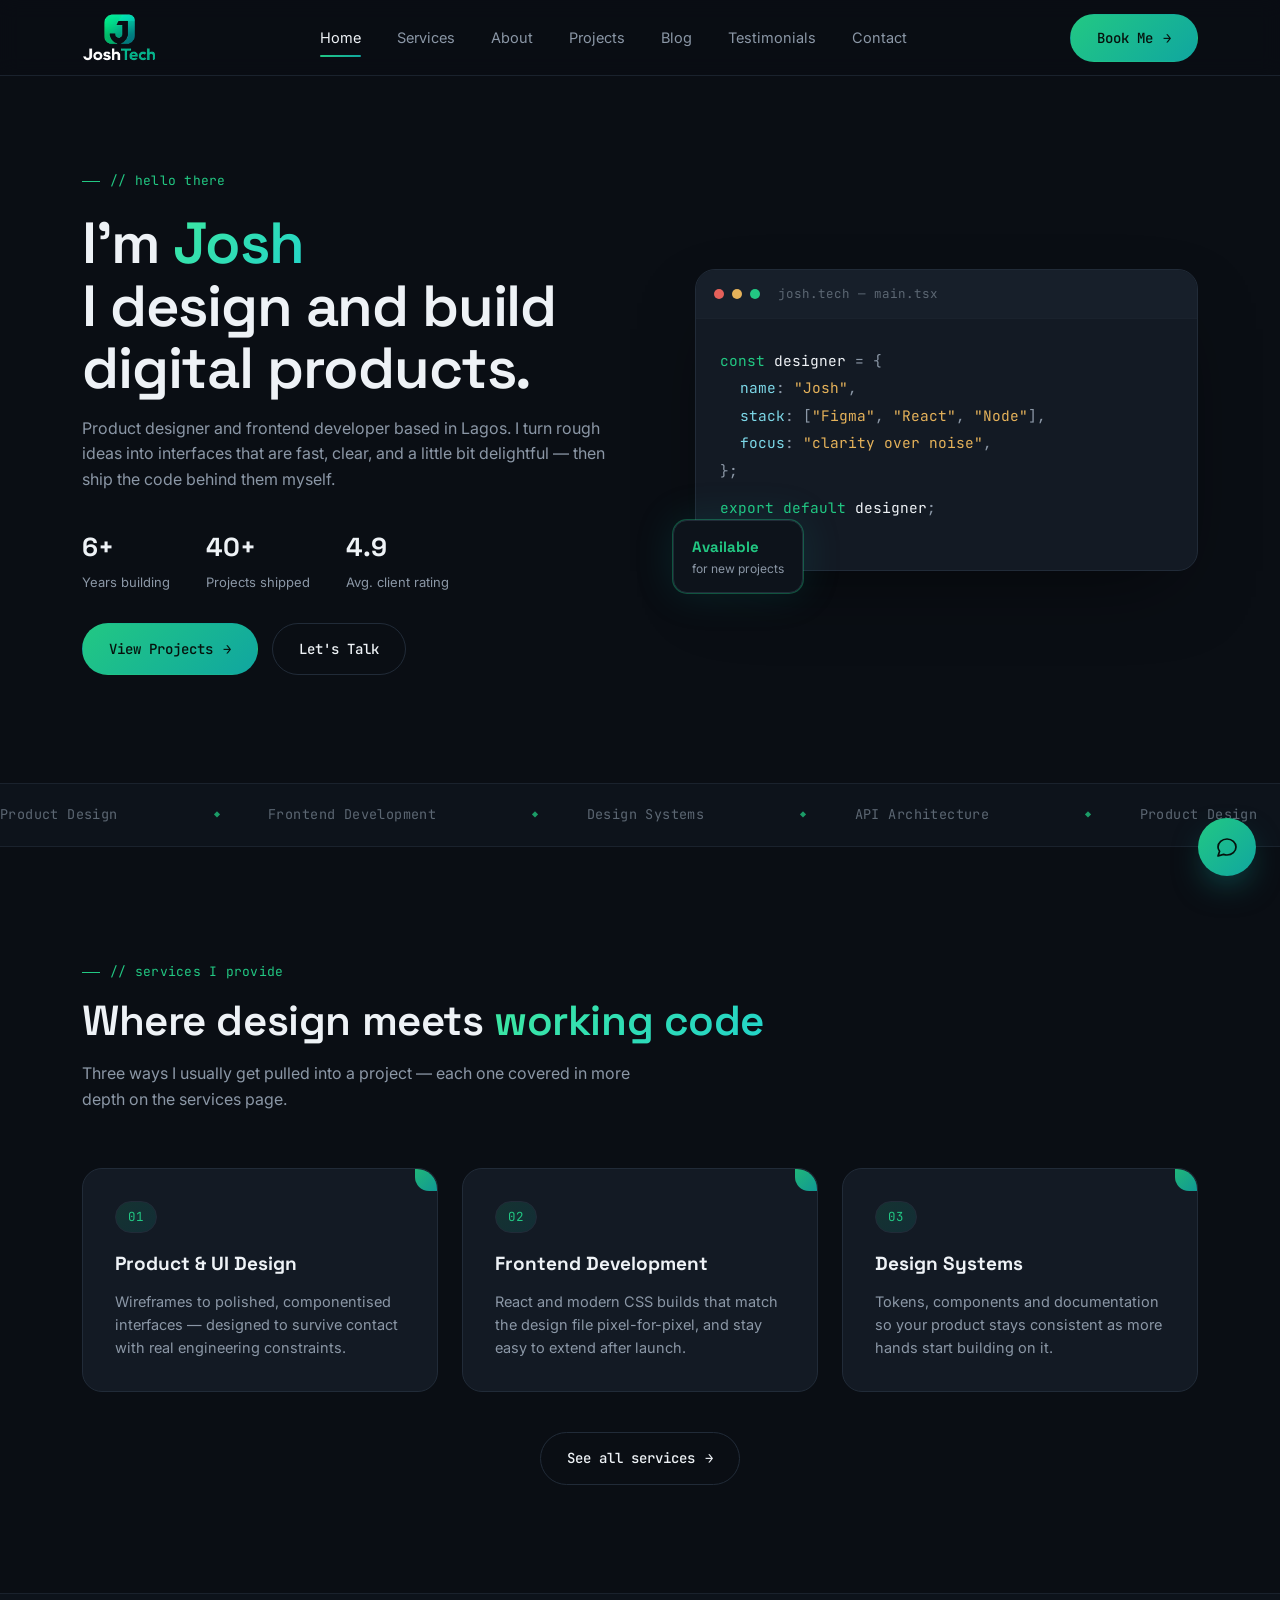
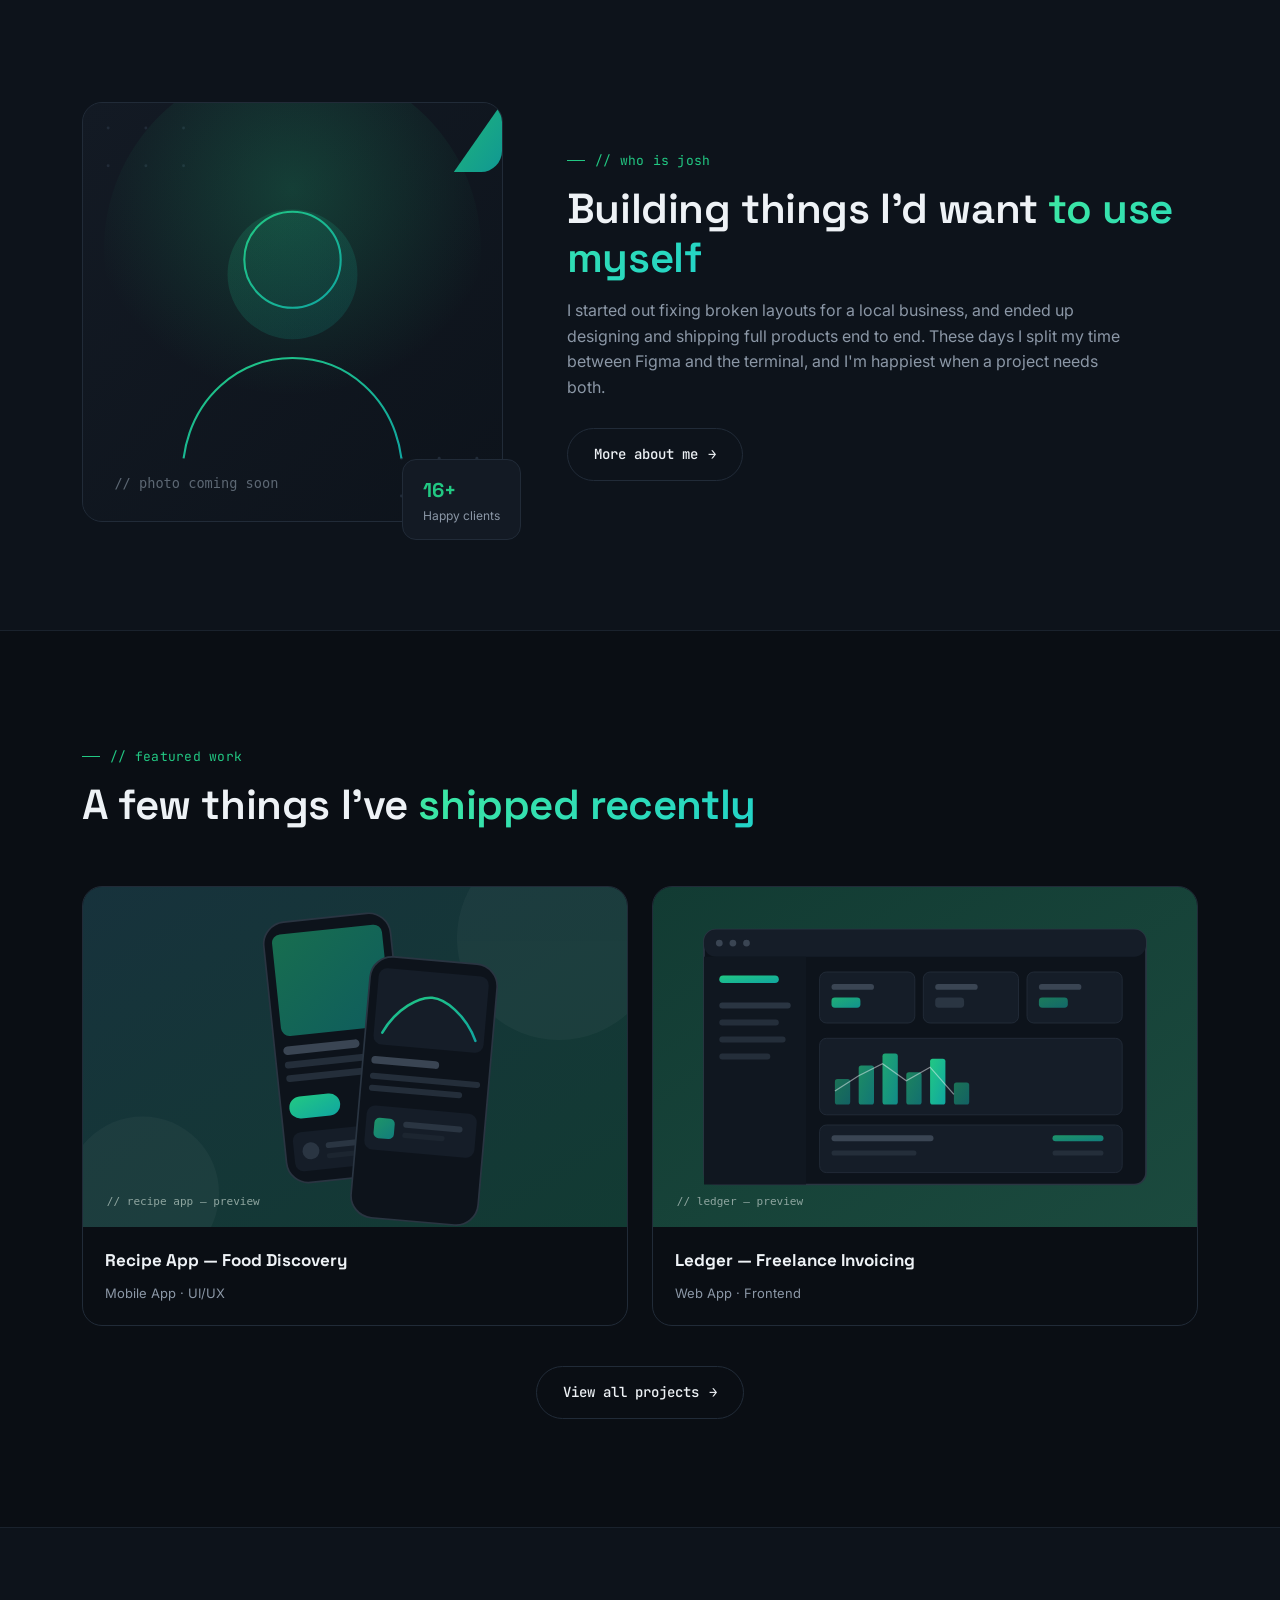
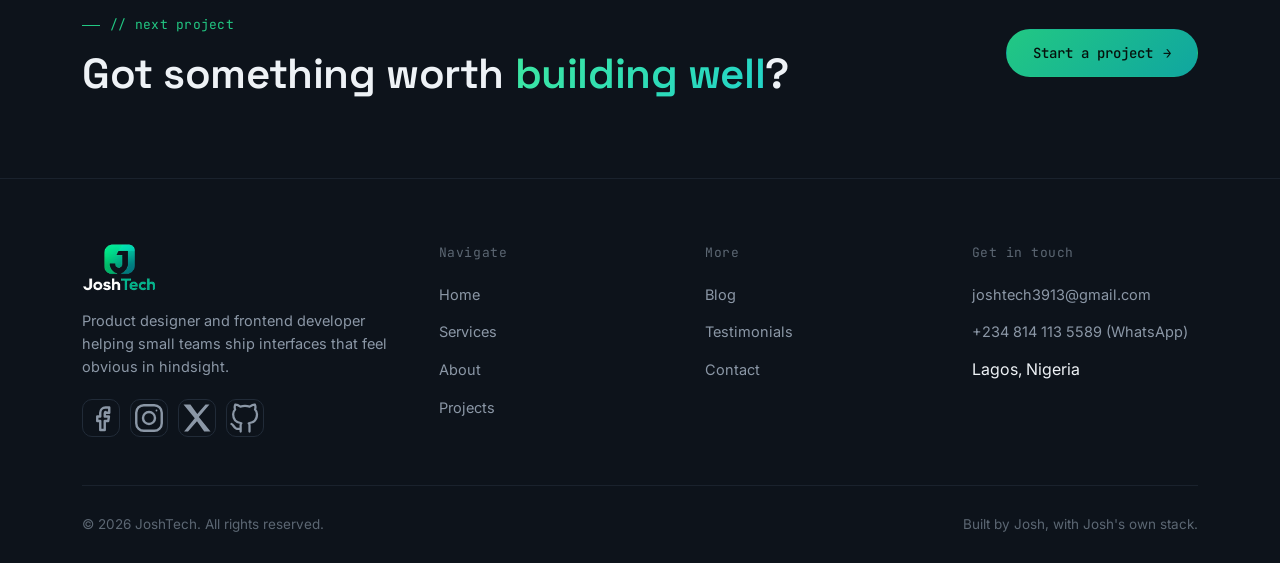
==== commit 5f2a17b9: "changes made on all pages" ====
--- a/index.html
+++ b/index.html
@@ -231,7 +231,7 @@
         <div class="footer-heading">Get in touch</div>
         <ul class="footer-links">
           <li><a href="mailto:joshtech3913@gmail.com">joshtech3913@gmail.com</a></li>
-          <li><a href="https://wa.me/2347070503044" target="_blank" rel="noopener">0707 050 3044 (WhatsApp)</a></li>
+          <li><a href="https://wa.me/2348141135589" target="_blank" rel="noopener">+234 814 113 5589 (WhatsApp)</a></li>
           <li>Lagos, Nigeria</li>
         </ul>
       </div>
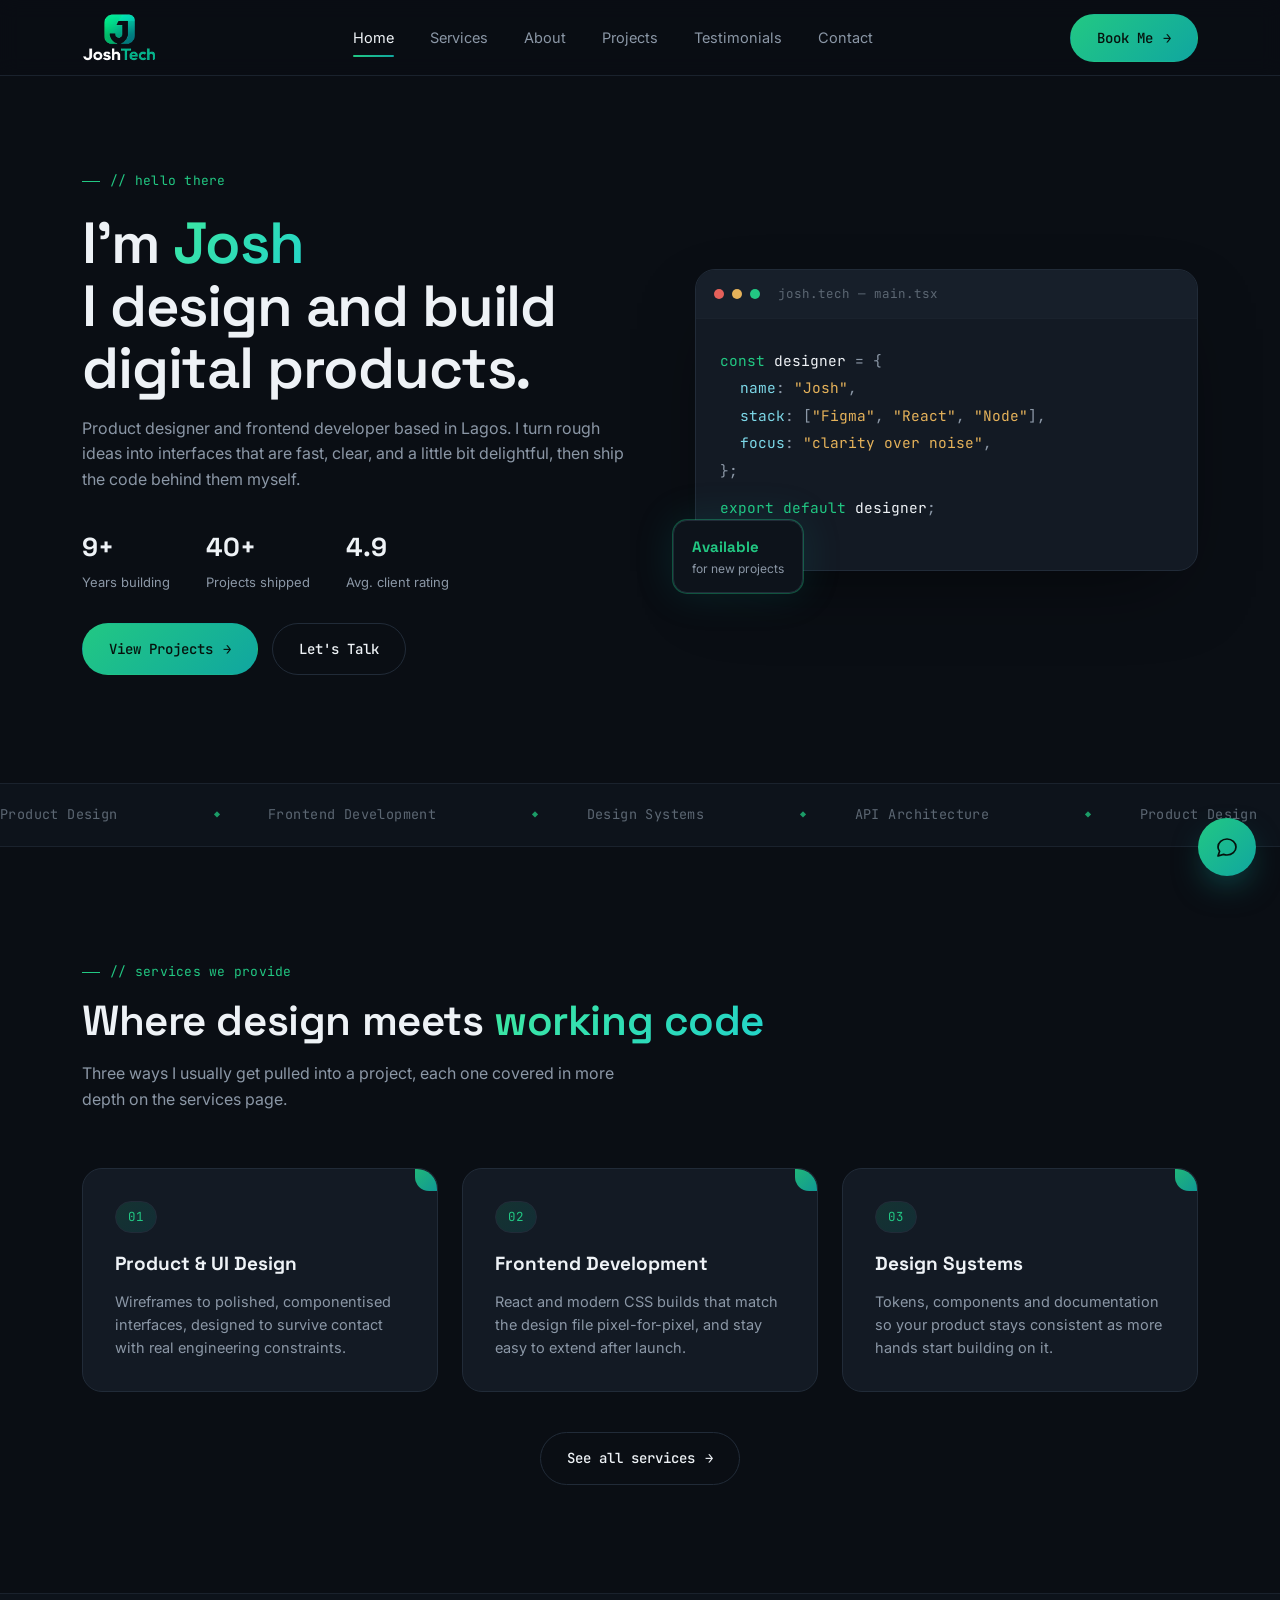
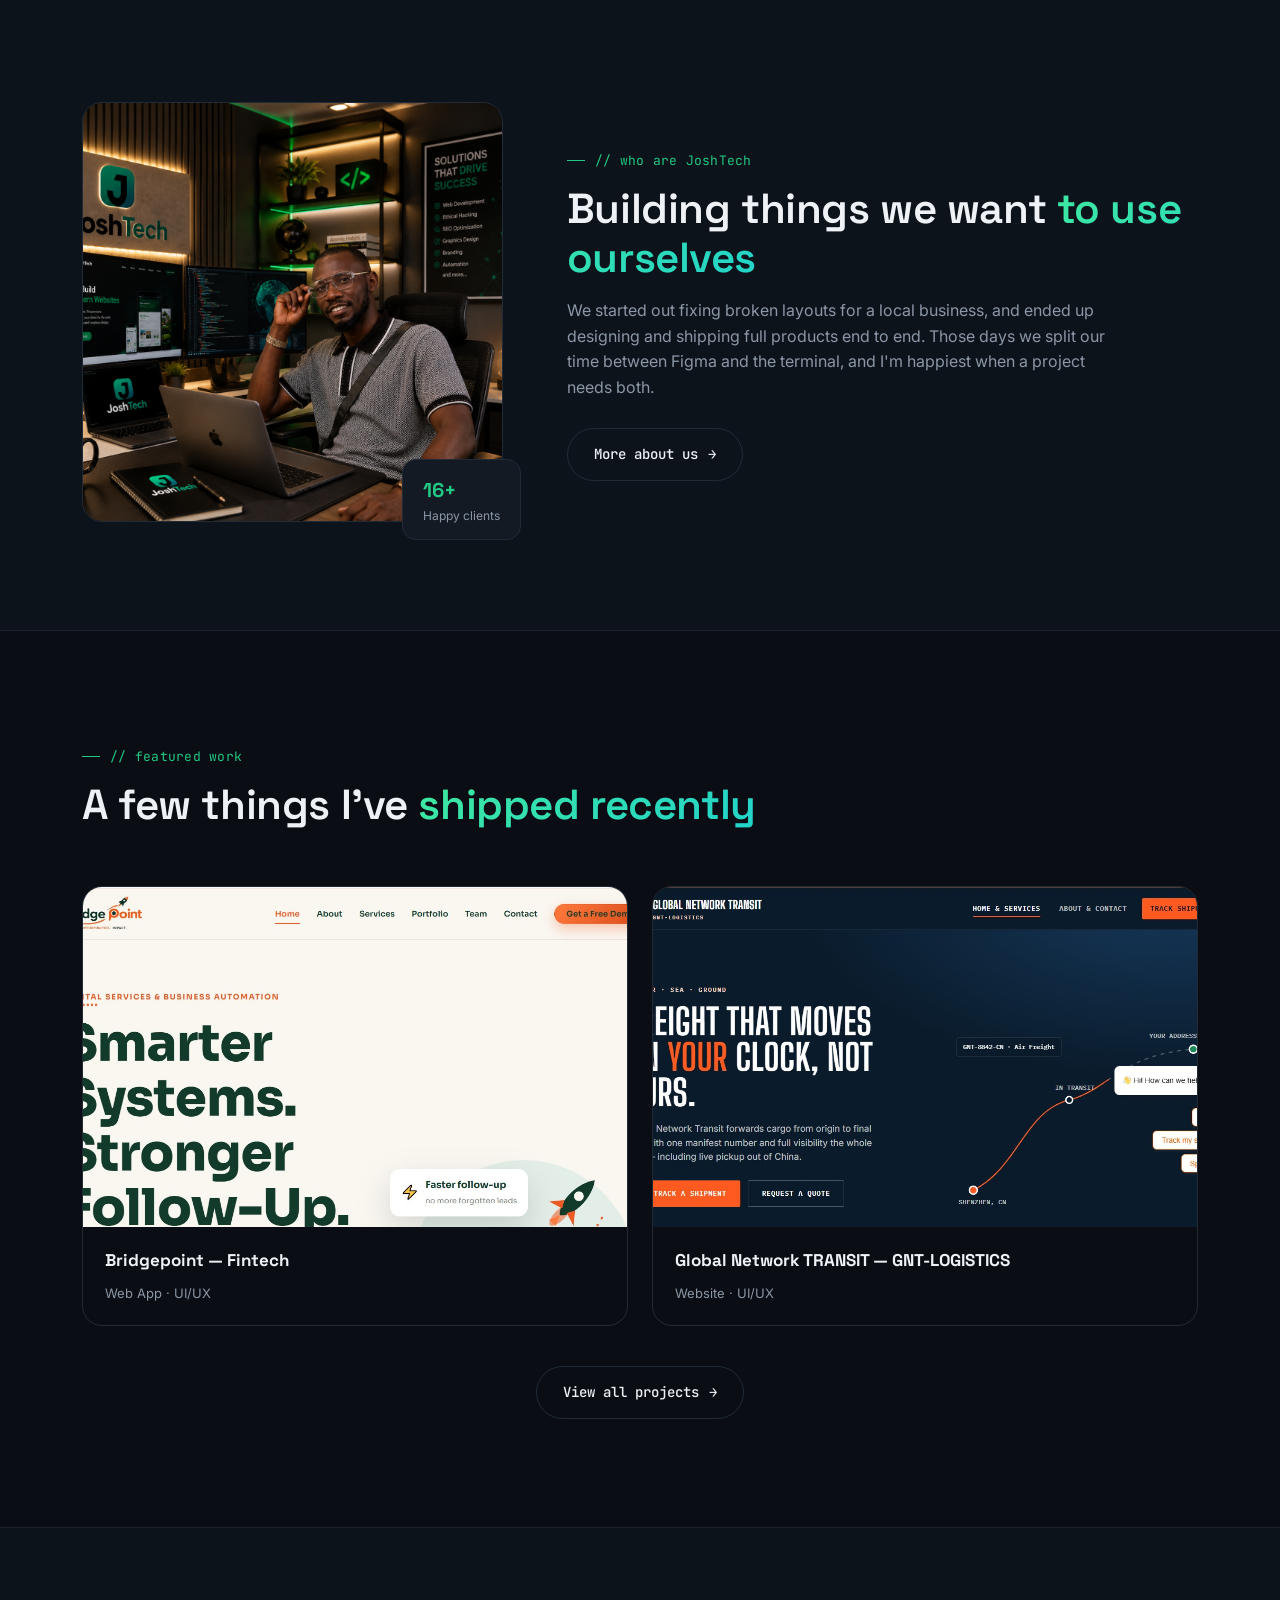
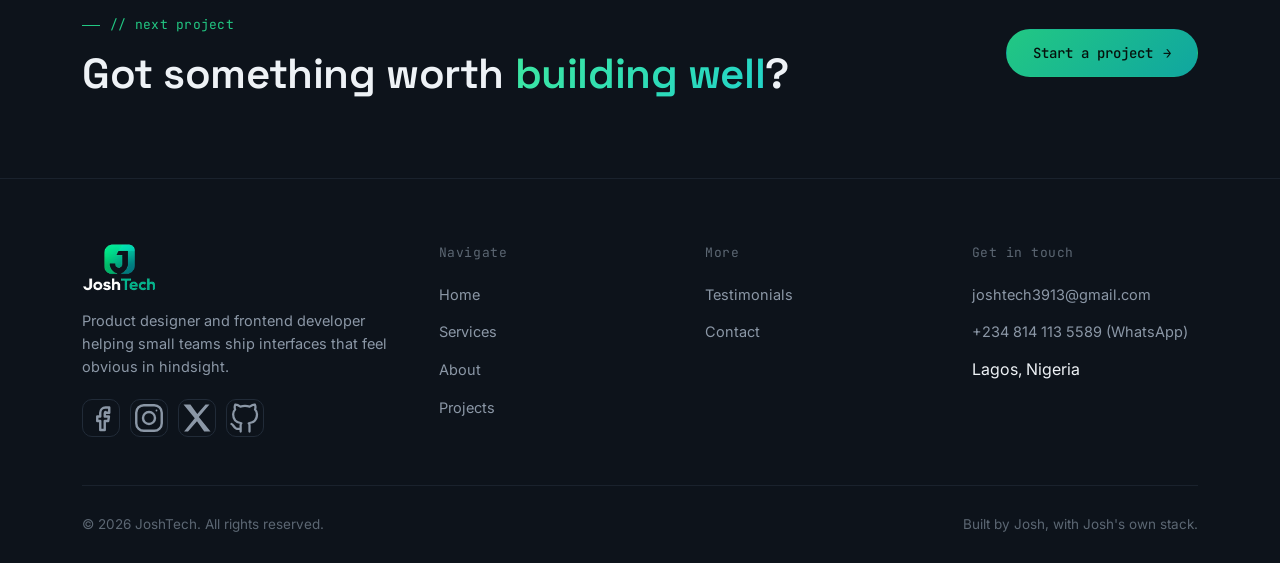
==== commit 3b33a9f9: "updated on all pages" ====
--- a/index.html
+++ b/index.html
@@ -24,7 +24,7 @@
       <a href="services.html">Services</a>
       <a href="about.html">About</a>
       <a href="projects.html">Projects</a>
-      <a href="blog.html">Blog</a>
+      <!--<a href="blog.html">Blog</a>-->
       <a href="testimonials.html">Testimonials</a>
       <a href="contact.html">Contact</a>
     </nav>
@@ -41,10 +41,10 @@
     <div class="hero-copy">
       <span class="eyebrow">// hello there</span>
       <h1 class="hero-title">I'm <span class="grad-text">Josh</span><br>I design and build<br>digital products.</h1>
-      <p class="lede">Product designer and frontend developer based in Lagos. I turn rough ideas into interfaces that are fast, clear, and a little bit delightful — then ship the code behind them myself.</p>
+      <p class="lede">Product designer and frontend developer based in Lagos. I turn rough ideas into interfaces that are fast, clear, and a little bit delightful, then ship the code behind them myself.</p>
 
       <div class="hero-stats">
-        <div><strong>6+</strong><span>Years building</span></div>
+        <div><strong>9+</strong><span>Years building</span></div>
         <div><strong>40+</strong><span>Projects shipped</span></div>
         <div><strong>4.9</strong><span>Avg. client rating</span></div>
       </div>
@@ -98,16 +98,16 @@
 <section class="section-pad">
   <div class="container">
     <div class="section-head">
-      <span class="eyebrow">// services I provide</span>
+      <span class="eyebrow">// services we provide</span>
       <h2 class="h2">Where design meets <em>working code</em></h2>
-      <p class="lede">Three ways I usually get pulled into a project — each one covered in more depth on the services page.</p>
+      <p class="lede">Three ways I usually get pulled into a project, each one covered in more depth on the services page.</p>
     </div>
 
     <div class="services-grid">
       <div class="card corner-tick">
         <span class="tag">01</span>
         <h3 class="card-title">Product &amp; UI Design</h3>
-        <p class="card-text">Wireframes to polished, componentised interfaces — designed to survive contact with real engineering constraints.</p>
+        <p class="card-text">Wireframes to polished, componentised interfaces, designed to survive contact with real engineering constraints.</p>
       </div>
       <div class="card corner-tick">
         <span class="tag">02</span>
@@ -132,7 +132,7 @@
   <div class="container about-grid">
     <div class="about-visual">
       <div class="about-photo-frame">
-        <img src="assets/josh-photo.svg" alt="Josh, product designer and frontend developer" class="about-photo">
+        <img src="assets/store1.png" alt="Josh, product designer and frontend developer" class="about-photo">
       </div>
       <div class="about-float">
         <strong>16+</strong>
@@ -140,10 +140,10 @@
       </div>
     </div>
     <div class="about-copy">
-      <span class="eyebrow">// who is josh</span>
-      <h2 class="h2">Building things I'd want <em>to use myself</em></h2>
-      <p class="lede">I started out fixing broken layouts for a local business, and ended up designing and shipping full products end to end. These days I split my time between Figma and the terminal, and I'm happiest when a project needs both.</p>
-      <a href="about.html" class="btn btn-ghost" style="margin-top:28px;">More about me <span class="btn-arrow">→</span></a>
+      <span class="eyebrow">// who are JoshTech</span>
+      <h2 class="h2">Building things we want <em>to use ourselves</em></h2>
+      <p class="lede">We started out fixing broken layouts for a local business, and ended up designing and shipping full products end to end. Those days we split our time between Figma and the terminal, and I'm happiest when a project needs both.</p>
+      <a href="about.html" class="btn btn-ghost" style="margin-top:28px;">More about us <span class="btn-arrow">→</span></a>
     </div>
   </div>
 </section>
@@ -159,20 +159,20 @@
     <div class="work-grid">
       <a href="projects.html" class="work-card">
         <div class="work-thumb">
-          <img src="assets/project-recipe.svg" alt="Recipe App — Food Discovery mobile app screens">
+          <img src="assets/portfolio/Bridgepoint.jpg" alt="Bridgepoint — Fintech web app screens">
         </div>
         <div class="work-meta">
-          <h3>Recipe App — Food Discovery</h3>
-          <span>Mobile App · UI/UX</span>
+          <h3>Bridgepoint — Fintech</h3>
+          <span>Web App · UI/UX</span>
         </div>
       </a>
       <a href="projects.html" class="work-card">
         <div class="work-thumb">
-          <img src="assets/project-ledger.svg" alt="Ledger — Freelance Invoicing web app screens">
+          <img src="assets/portfolio/Global.jpg" alt="Global Network TRANSIT — GNT-LOGISTICS">
         </div>
         <div class="work-meta">
-          <h3>Ledger — Freelance Invoicing</h3>
-          <span>Web App · Frontend</span>
+          <h3>Global Network TRANSIT — GNT-LOGISTICS</h3>
+          <span>Website · UI/UX</span>
         </div>
       </a>
     </div>
@@ -204,10 +204,10 @@
         </a>
         <p>Product designer and frontend developer helping small teams ship interfaces that feel obvious in hindsight.</p>
         <div class="social-row">
-          <a href="https://facebook.com/joshtech" target="_blank" rel="noopener" aria-label="Facebook"><svg viewBox="0 0 24 24" fill="none" stroke="currentColor" stroke-width="1.6" stroke-linecap="round" stroke-linejoin="round"><path d="M15 8.5h2.5V5H15c-2 0-3.5 1.5-3.5 3.5V11H9.5v3H11.5v6h3v-6h2.3l.5-3H14.5V9c0-.5.4-1 .5-1z"/></svg></a>
-          <a href="https://instagram.com/joshtech" target="_blank" rel="noopener" aria-label="Instagram"><svg viewBox="0 0 24 24" fill="none" stroke="currentColor" stroke-width="1.6"><rect x="3.5" y="3.5" width="17" height="17" rx="5"/><circle cx="12" cy="12" r="4"/><circle cx="17" cy="7" r=".6" fill="currentColor" stroke="none"/></svg></a>
-          <a href="https://x.com/joshtech" target="_blank" rel="noopener" aria-label="X"><svg viewBox="0 0 24 24" fill="currentColor" stroke="none"><path d="M3 3l7.5 9.1L3.4 21h2.6l6-6.9 4.8 6.9H21l-7.8-9.6L20.3 3h-2.6l-5.5 6.3L7.6 3H3z"/></svg></a>
-          <a href="https://github.com/joshtech" target="_blank" rel="noopener" aria-label="GitHub"><svg viewBox="0 0 24 24" fill="none" stroke="currentColor" stroke-width="1.5" stroke-linecap="round" stroke-linejoin="round"><path d="M9 19c-4.3 1.4-4.3-2.5-6-3m12 5v-3.5c0-1 .1-1.4-.5-2 2.8-.3 5.5-1.4 5.5-6a4.6 4.6 0 0 0-1.3-3.2 4.2 4.2 0 0 0-.1-3.2s-1.1-.3-3.5 1.3a12.3 12.3 0 0 0-6.2 0C6.6 2.8 5.5 3.1 5.5 3.1a4.2 4.2 0 0 0-.1 3.2A4.6 4.6 0 0 0 4.1 9.5c0 4.6 2.7 5.7 5.5 6-.6.6-.6 1.1-.5 2V21"/></svg></a>
+          <a href="https://www.facebook.com/josh.tech3913" target="_blank" rel="noopener" aria-label="Facebook"><svg viewBox="0 0 24 24" fill="none" stroke="currentColor" stroke-width="1.6" stroke-linecap="round" stroke-linejoin="round"><path d="M15 8.5h2.5V5H15c-2 0-3.5 1.5-3.5 3.5V11H9.5v3H11.5v6h3v-6h2.3l.5-3H14.5V9c0-.5.4-1 .5-1z"/></svg></a>
+          <a href="https://www.instagram.com/joshtech3913/" target="_blank" rel="noopener" aria-label="Instagram"><svg viewBox="0 0 24 24" fill="none" stroke="currentColor" stroke-width="1.6"><rect x="3.5" y="3.5" width="17" height="17" rx="5"/><circle cx="12" cy="12" r="4"/><circle cx="17" cy="7" r=".6" fill="currentColor" stroke="none"/></svg></a>
+          <a href="https://x.com/JoshTech3913" target="_blank" rel="noopener" aria-label="X"><svg viewBox="0 0 24 24" fill="currentColor" stroke="none"><path d="M3 3l7.5 9.1L3.4 21h2.6l6-6.9 4.8 6.9H21l-7.8-9.6L20.3 3h-2.6l-5.5 6.3L7.6 3H3z"/></svg></a>
+          <a href="https://github.com/Jmoney44" target="_blank" rel="noopener" aria-label="GitHub"><svg viewBox="0 0 24 24" fill="none" stroke="currentColor" stroke-width="1.5" stroke-linecap="round" stroke-linejoin="round"><path d="M9 19c-4.3 1.4-4.3-2.5-6-3m12 5v-3.5c0-1 .1-1.4-.5-2 2.8-.3 5.5-1.4 5.5-6a4.6 4.6 0 0 0-1.3-3.2 4.2 4.2 0 0 0-.1-3.2s-1.1-.3-3.5 1.3a12.3 12.3 0 0 0-6.2 0C6.6 2.8 5.5 3.1 5.5 3.1a4.2 4.2 0 0 0-.1 3.2A4.6 4.6 0 0 0 4.1 9.5c0 4.6 2.7 5.7 5.5 6-.6.6-.6 1.1-.5 2V21"/></svg></a>
         </div>
       </div>
       <div>
@@ -222,7 +222,7 @@
       <div>
         <div class="footer-heading">More</div>
         <ul class="footer-links">
-          <li><a href="blog.html">Blog</a></li>
+          <!--<li><a href="blog.html">Blog</a></li>-->
           <li><a href="testimonials.html">Testimonials</a></li>
           <li><a href="contact.html">Contact</a></li>
         </ul>
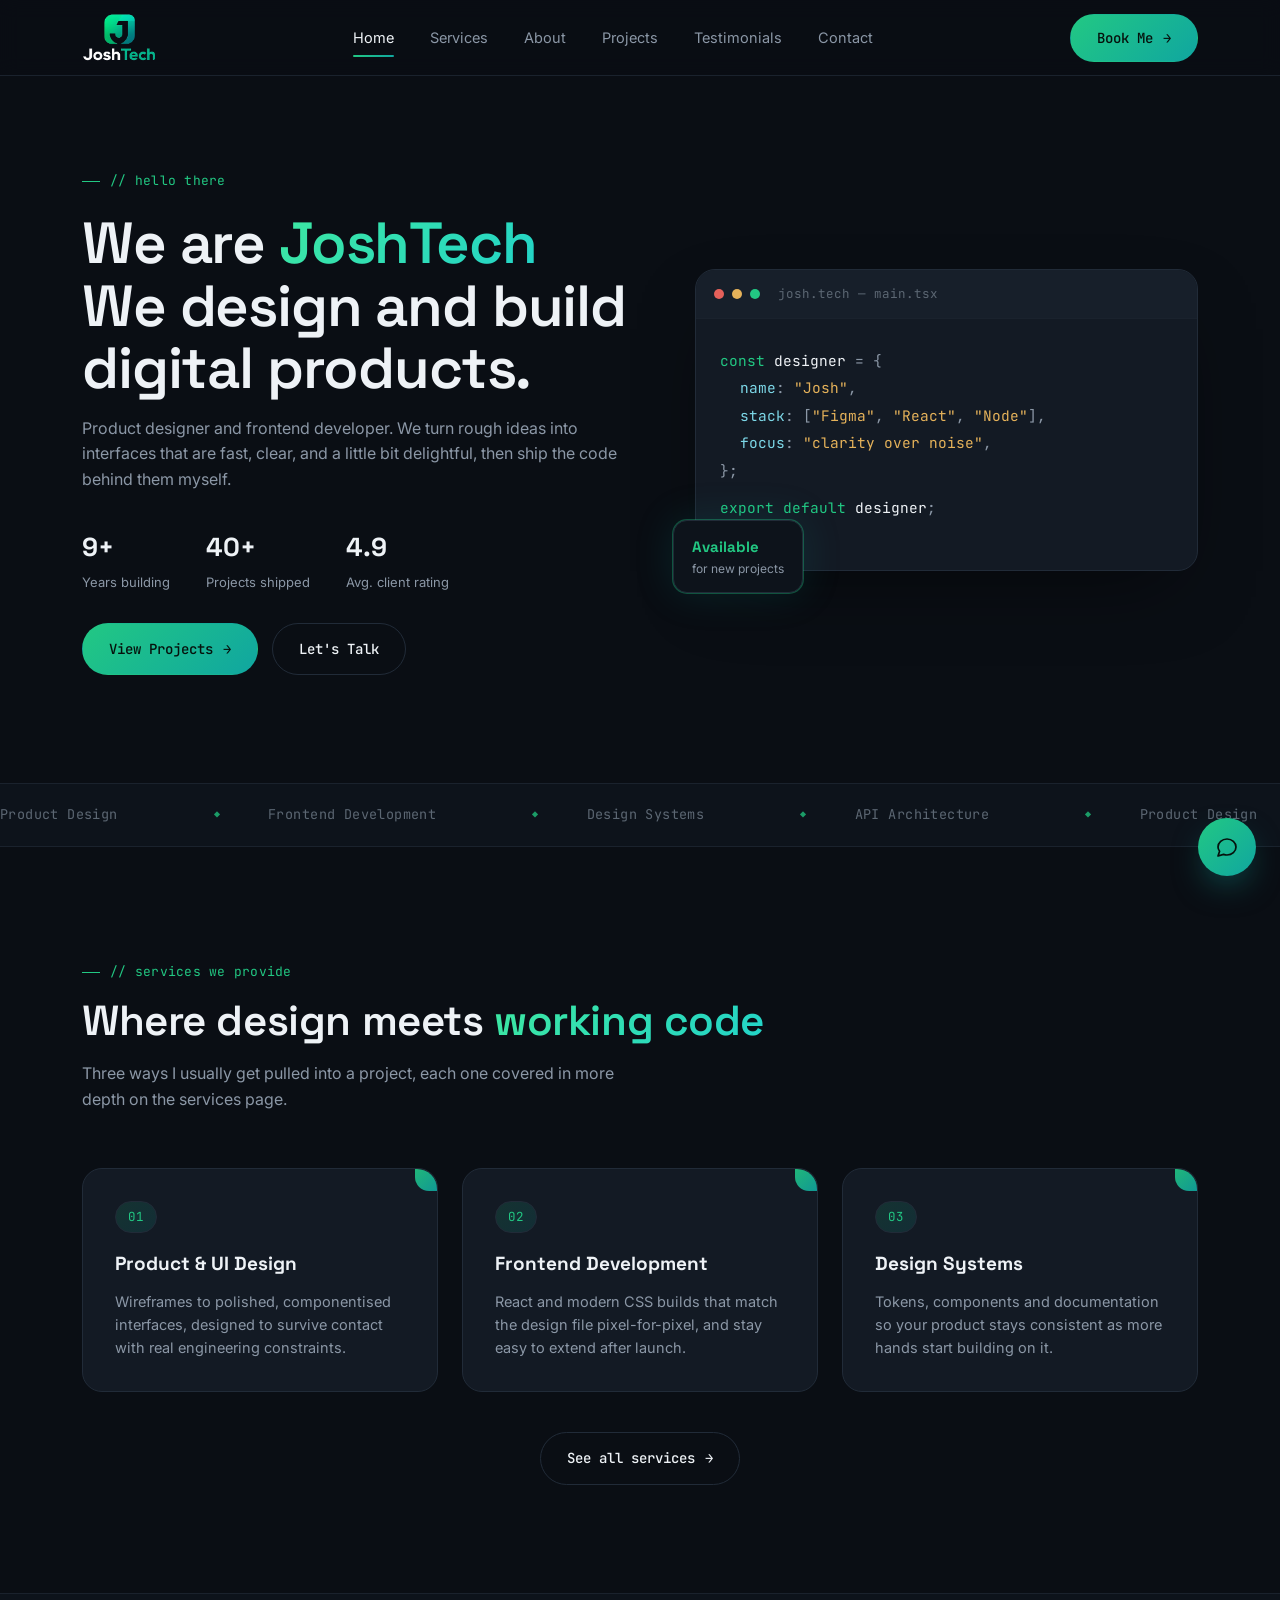
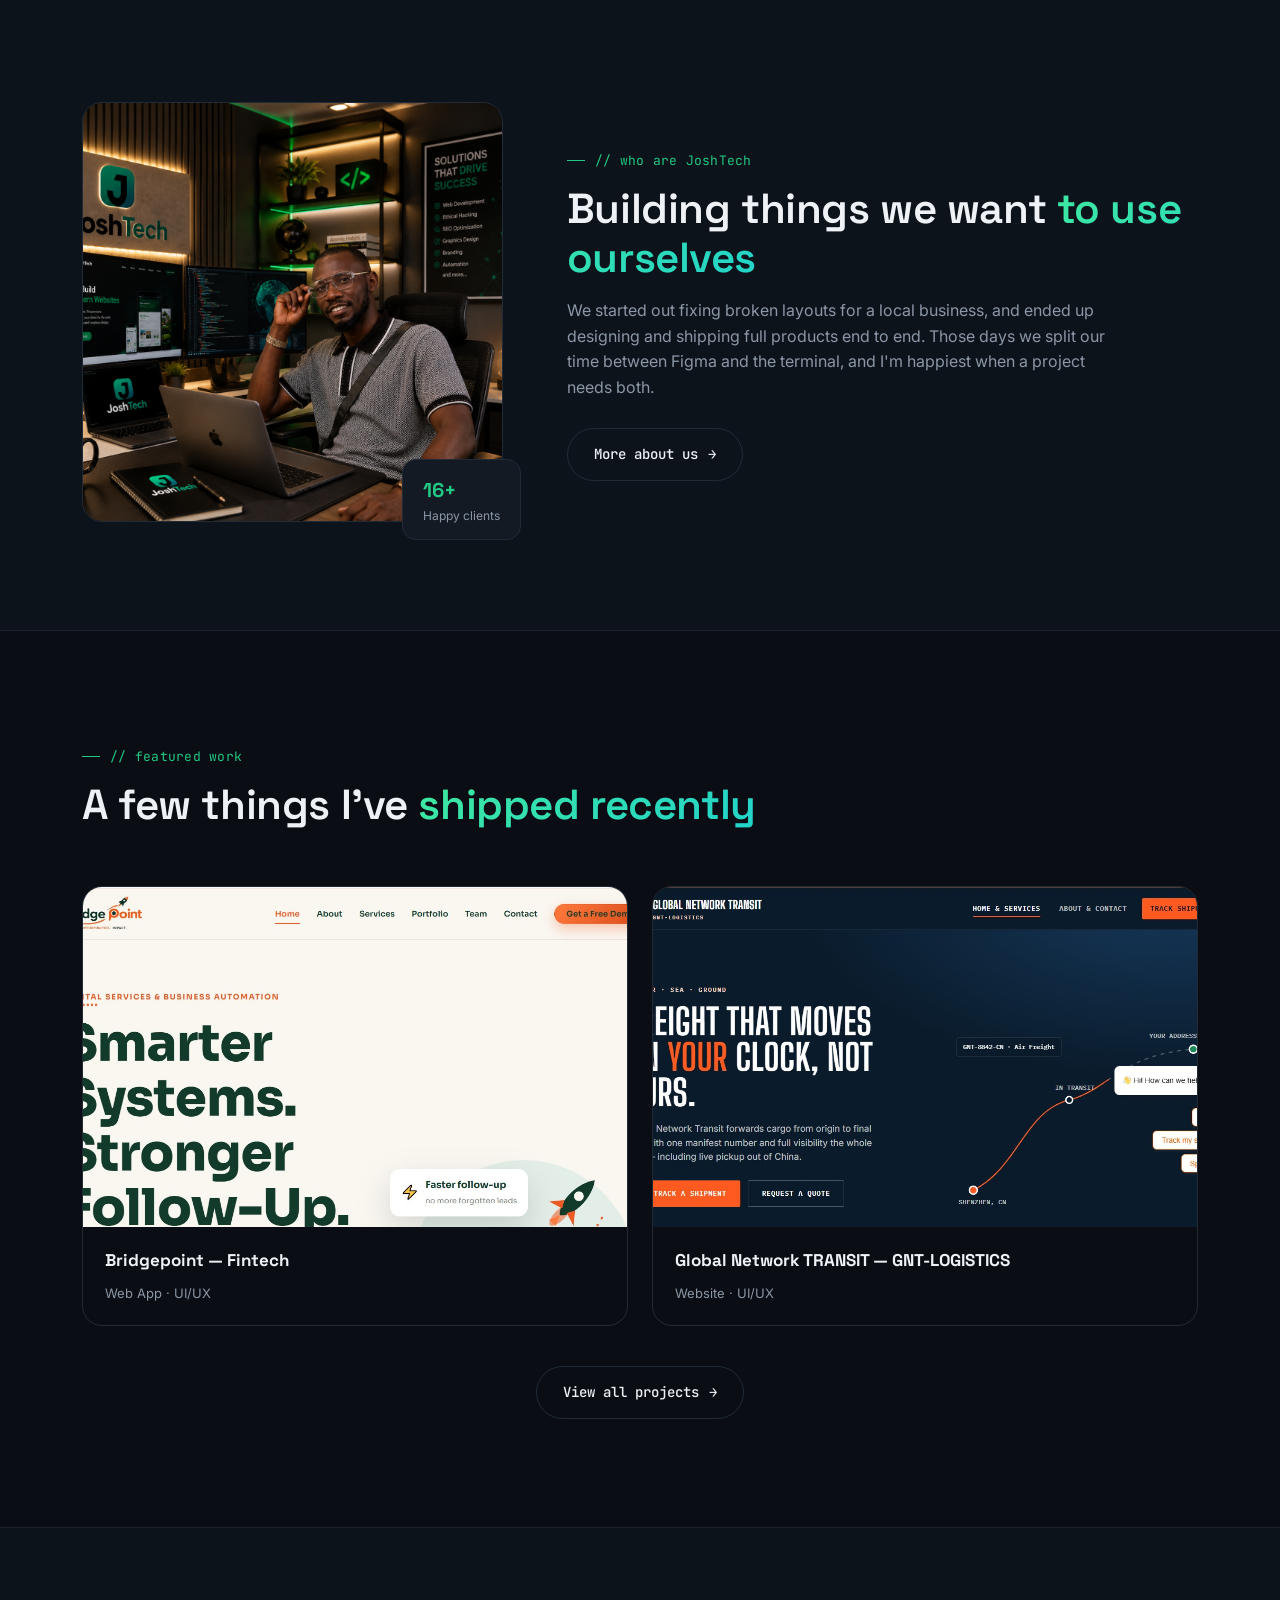
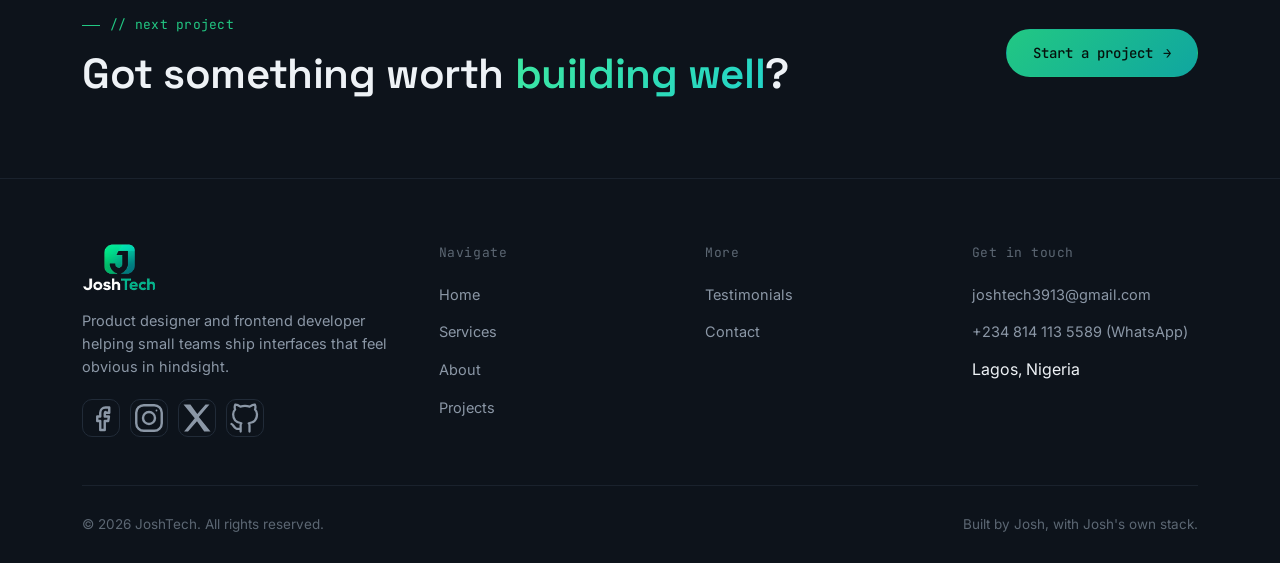
==== commit b3af9c1c: "updated the pages" ====
--- a/index.html
+++ b/index.html
@@ -40,8 +40,8 @@
   <div class="container hero-grid">
     <div class="hero-copy">
       <span class="eyebrow">// hello there</span>
-      <h1 class="hero-title">I'm <span class="grad-text">Josh</span><br>I design and build<br>digital products.</h1>
-      <p class="lede">Product designer and frontend developer based in Lagos. I turn rough ideas into interfaces that are fast, clear, and a little bit delightful, then ship the code behind them myself.</p>
+      <h1 class="hero-title">We are <span class="grad-text">JoshTech</span><br>We design and build<br>digital products.</h1>
+      <p class="lede">Product designer and frontend developer. We turn rough ideas into interfaces that are fast, clear, and a little bit delightful, then ship the code behind them myself.</p>
 
       <div class="hero-stats">
         <div><strong>9+</strong><span>Years building</span></div>
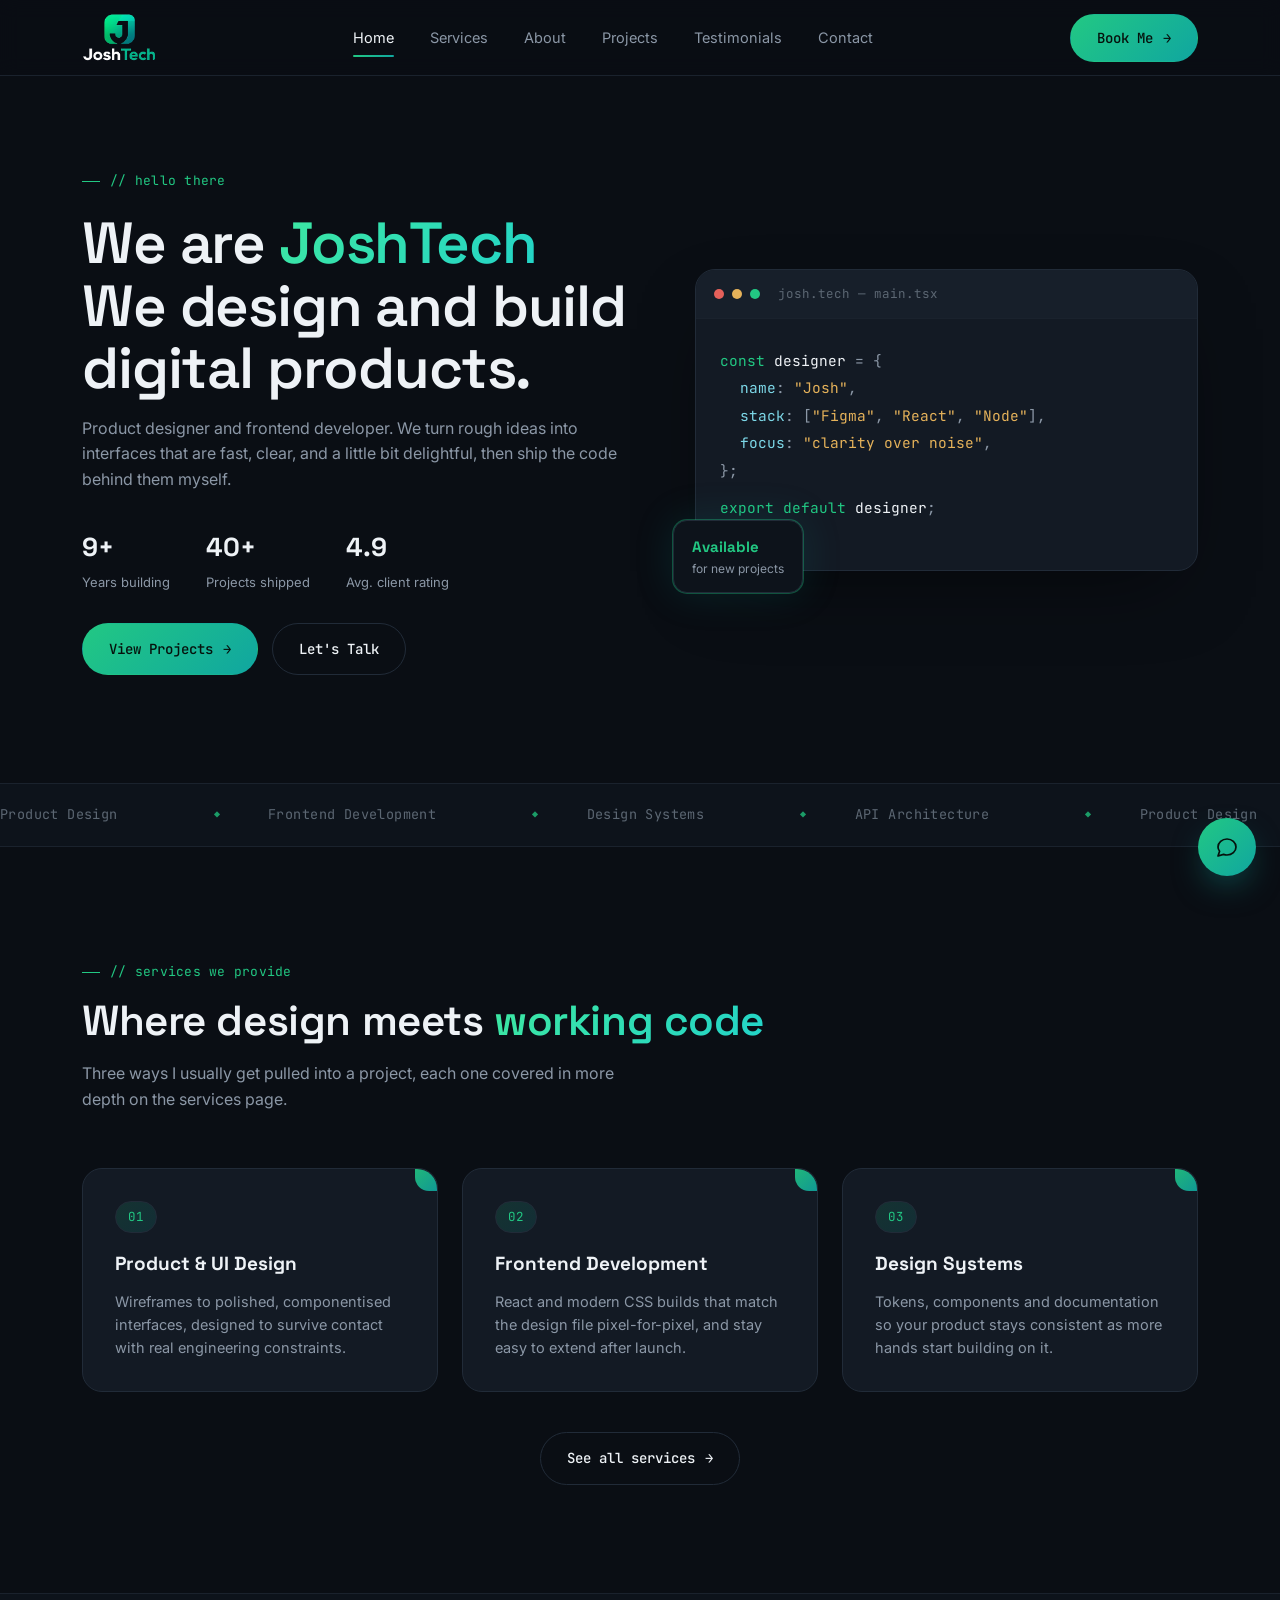
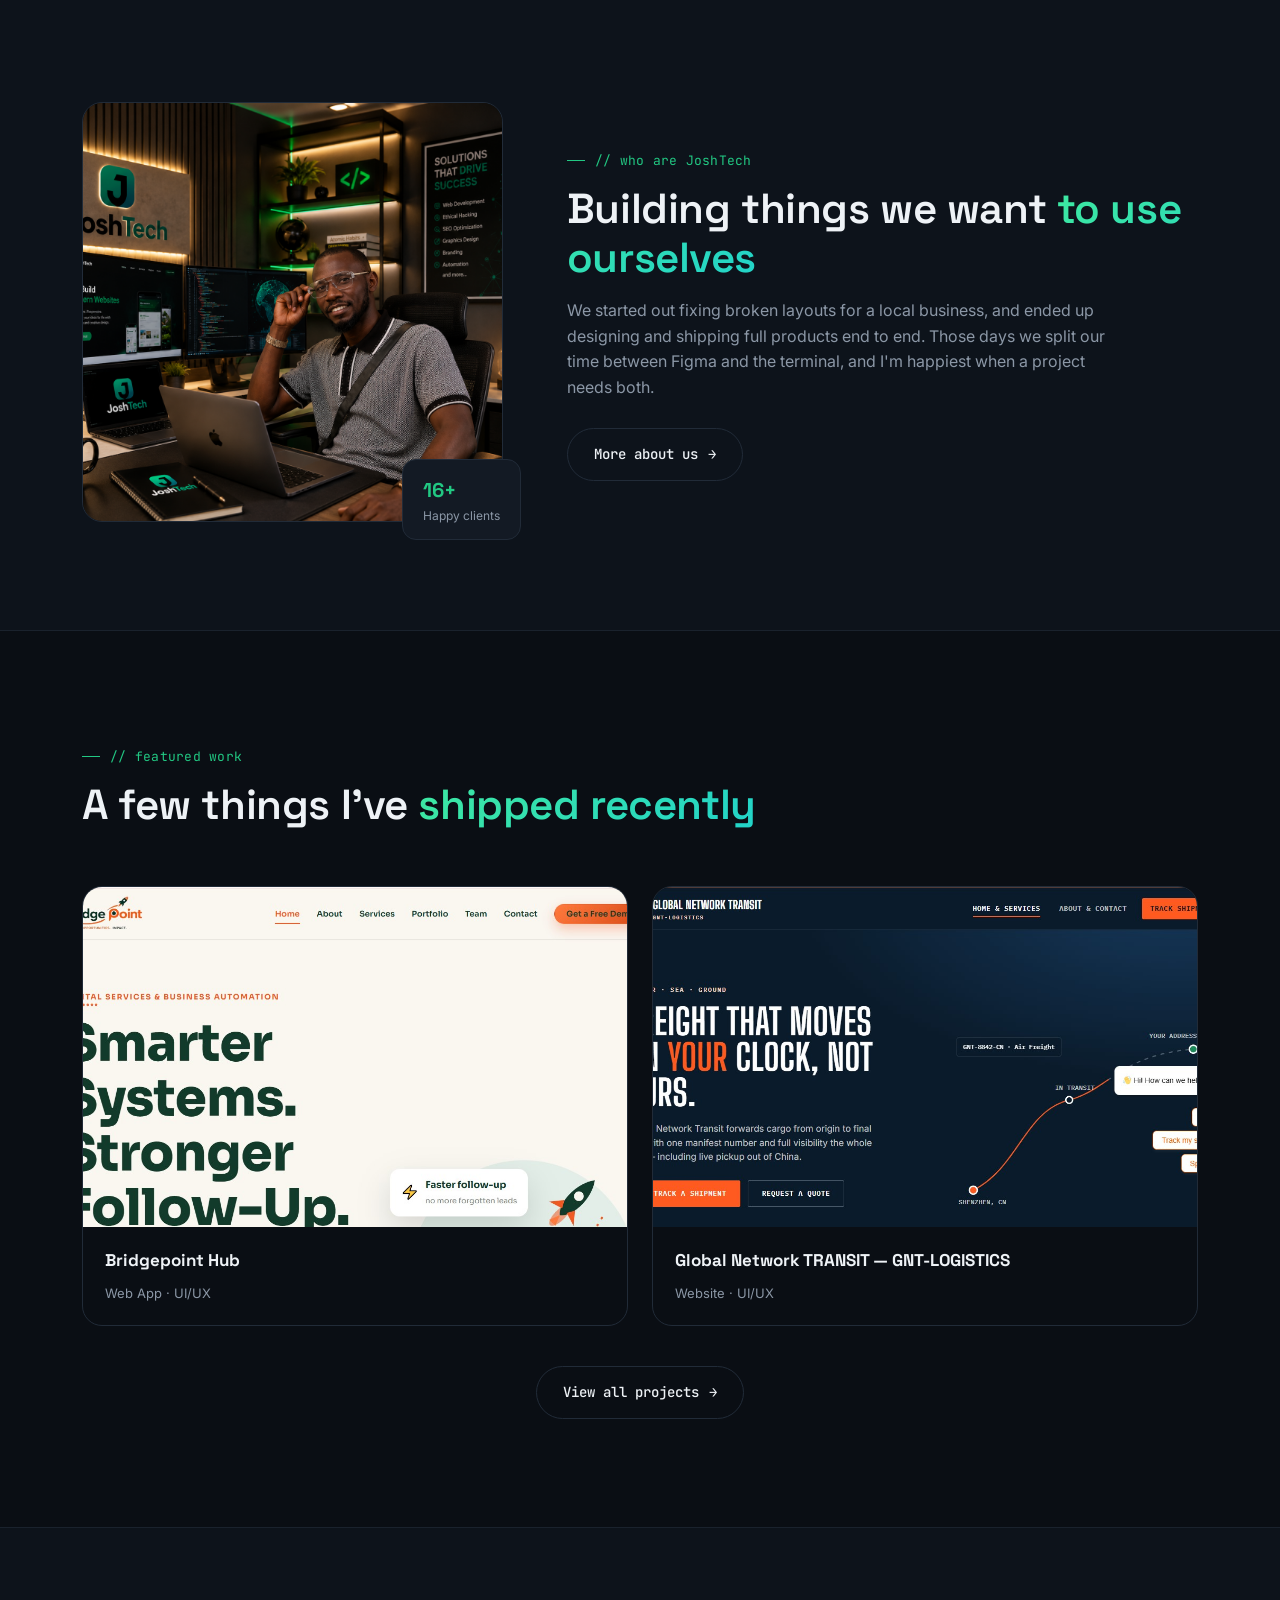
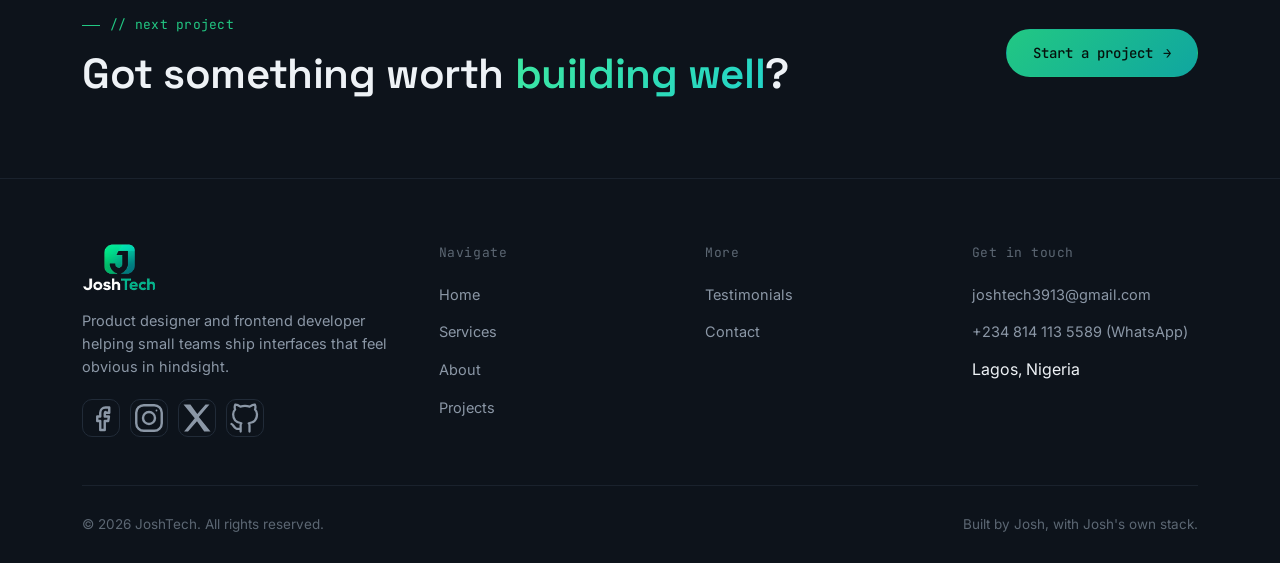
==== commit 62997b0b: "updated the projects.html file to include a new project called "Sly" and added a corresponding image" ====
--- a/index.html
+++ b/index.html
@@ -162,7 +162,7 @@
           <img src="assets/portfolio/Bridgepoint.jpg" alt="Bridgepoint — Fintech web app screens">
         </div>
         <div class="work-meta">
-          <h3>Bridgepoint — Fintech</h3>
+          <h3>Bridgepoint Hub</h3>
           <span>Web App · UI/UX</span>
         </div>
       </a>
